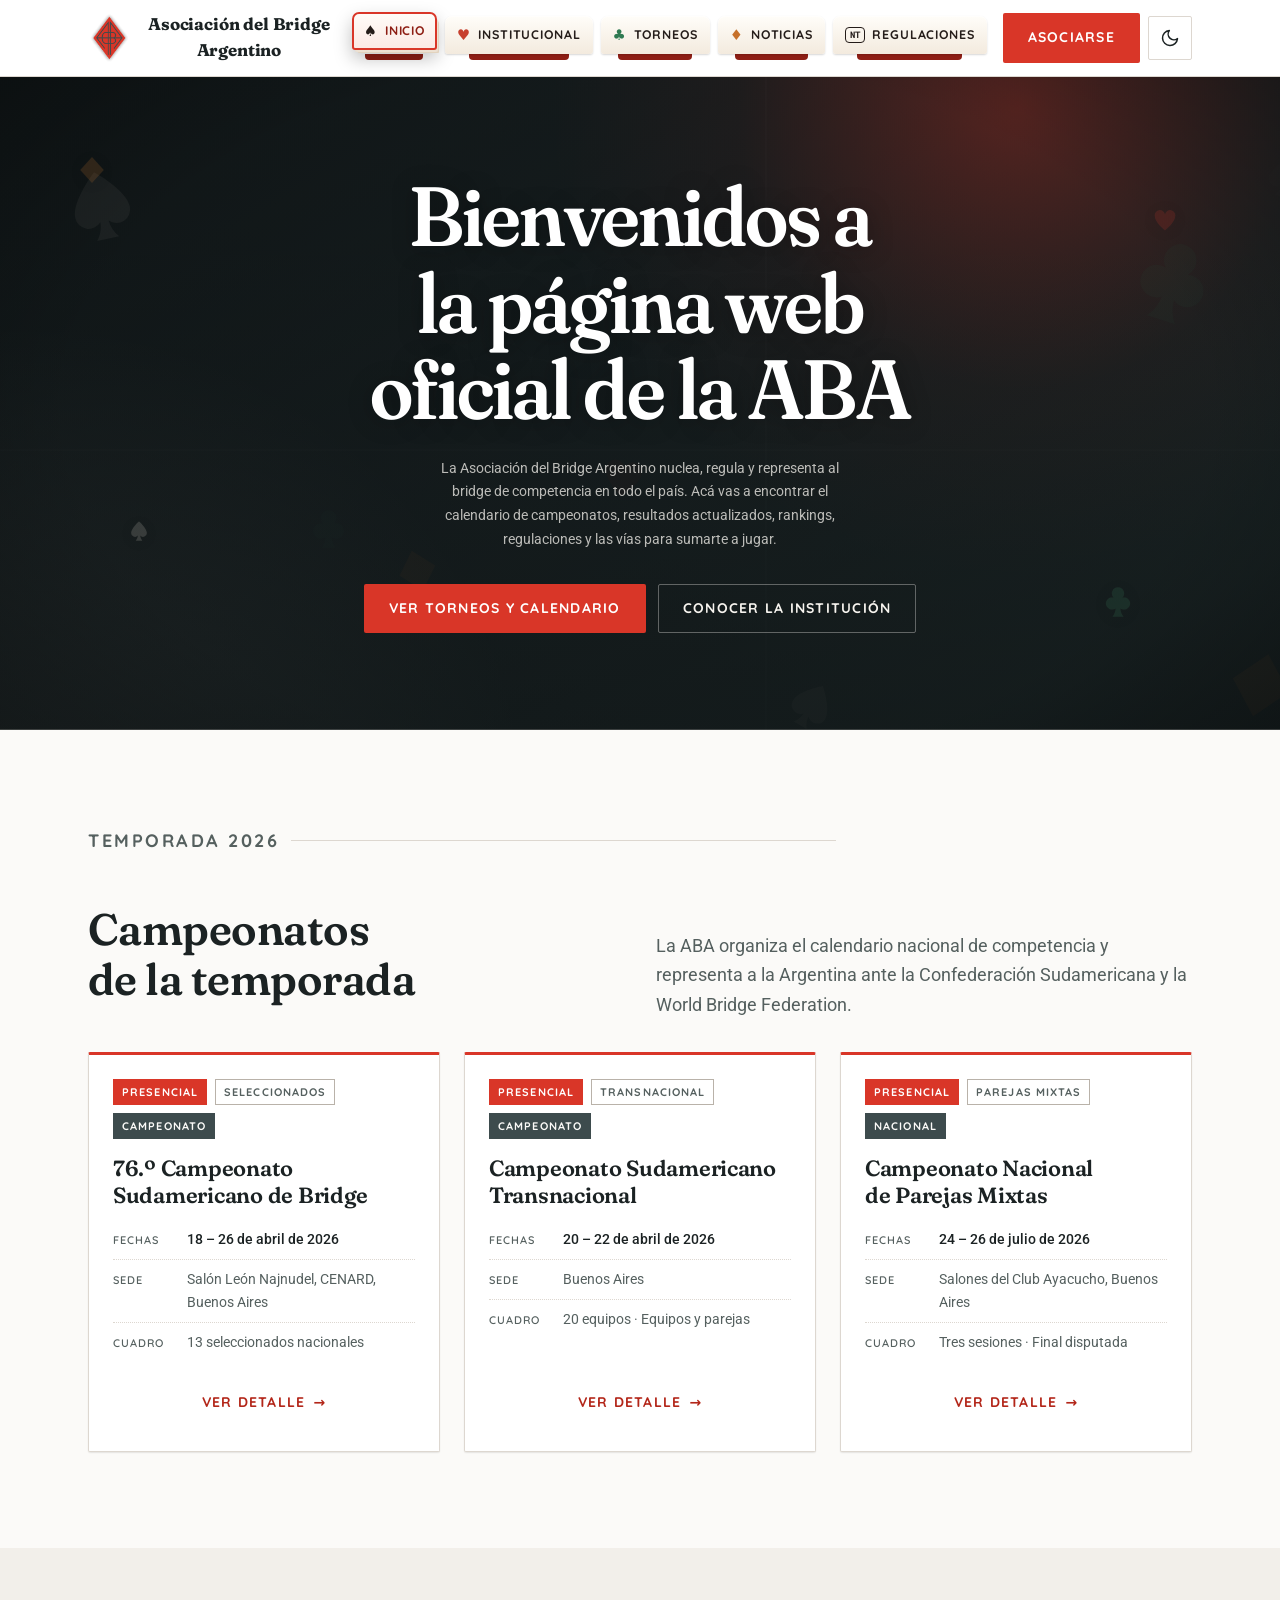
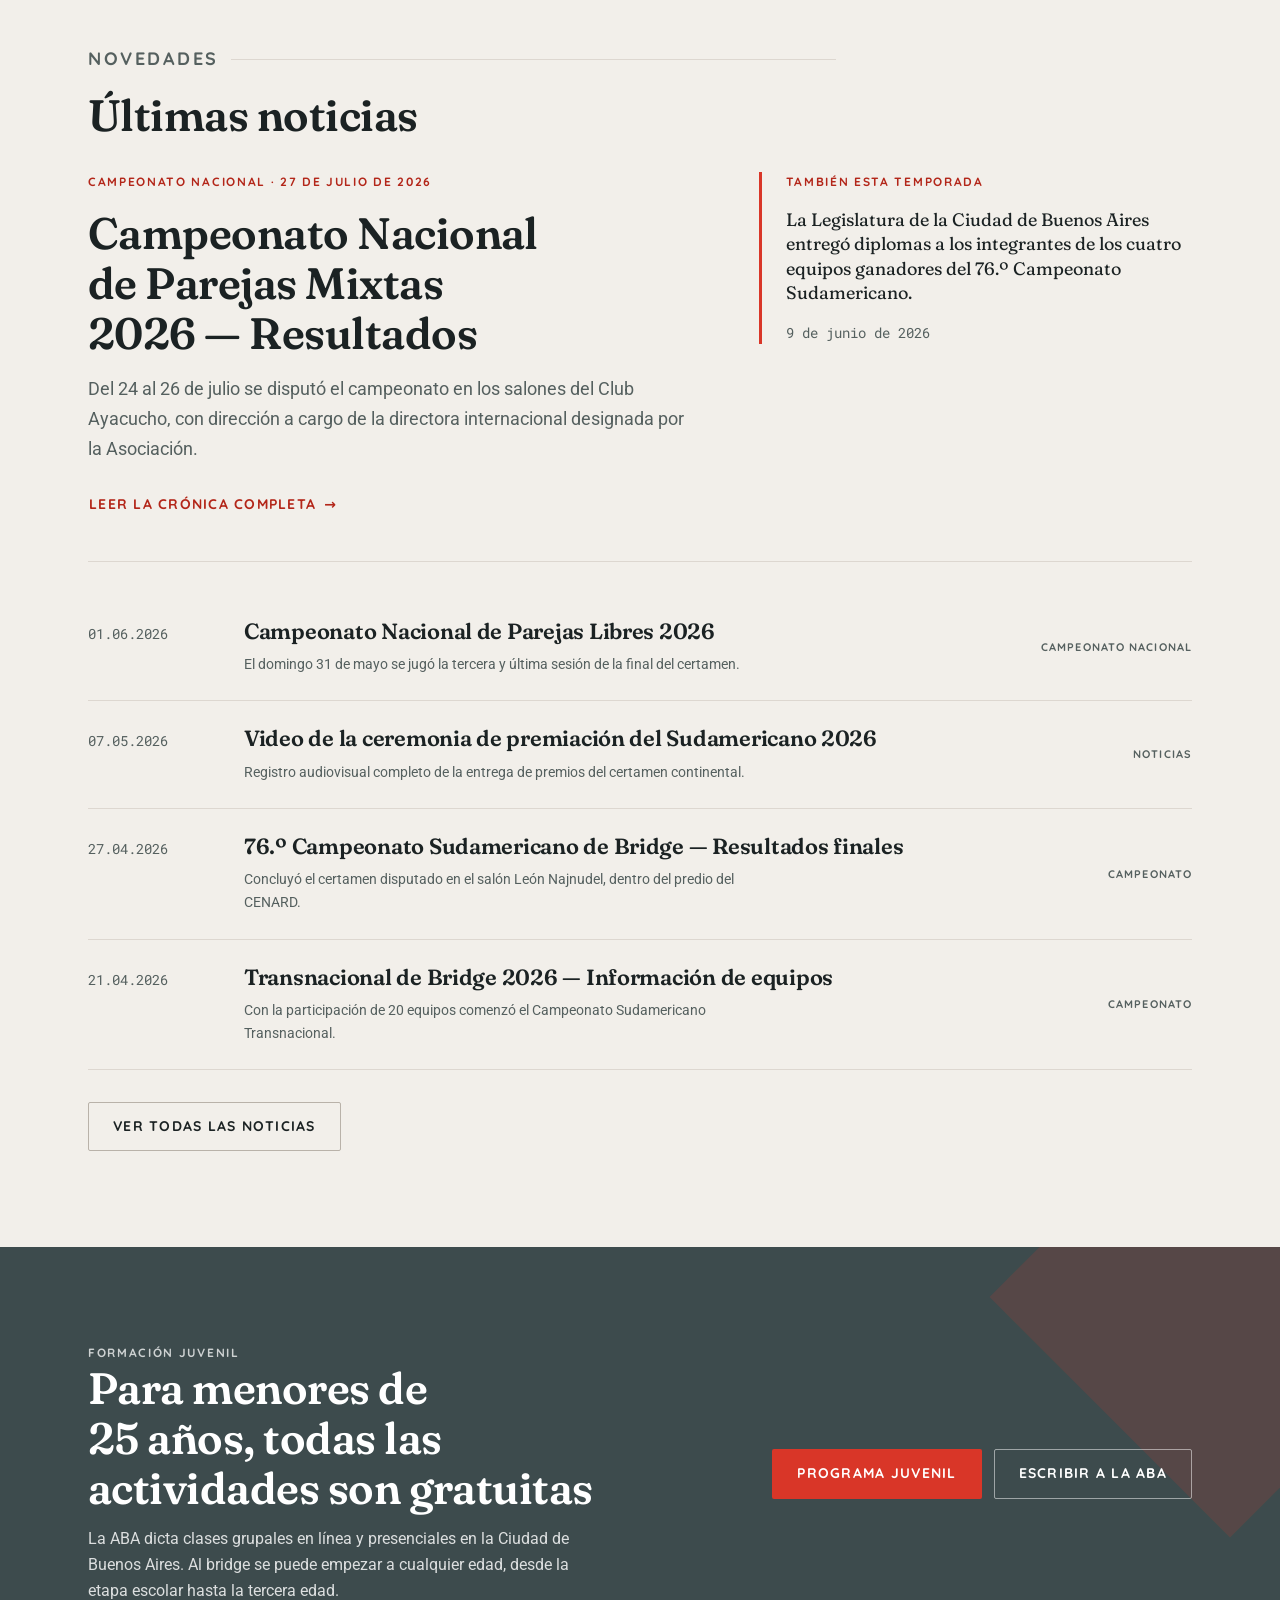
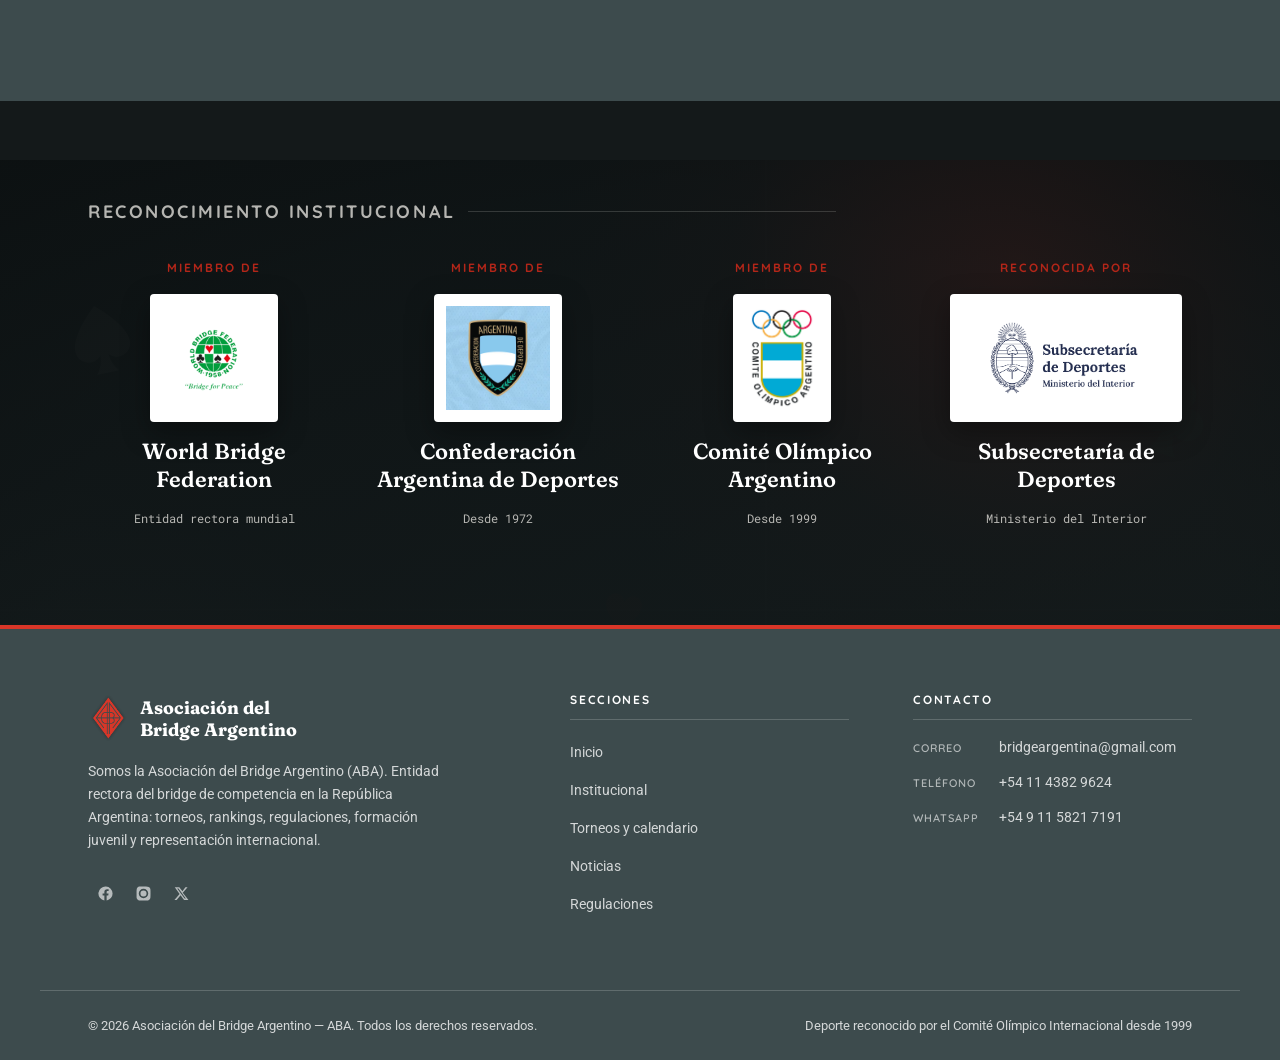
==== index.html @ 7f86860b "Sitio web de la Asociación del Bridge Argentino" ====
<!DOCTYPE html>
<html lang="es-AR">
<head>
<meta charset="UTF-8">
<meta name="viewport" content="width=device-width, initial-scale=1">
<title>Asociación del Bridge Argentino — ABA</title>
<meta name="description" content="Entidad rectora del bridge de competencia en la República Argentina desde 1947. Torneos nacionales, calendario, rankings, regulaciones y formación juvenil.">
<link rel="icon" href="Media/ABAlogo.png">
<link rel="stylesheet" href="assets/css/aba.css">
</head>
<body>

<a class="skip-link" href="#main">Saltar al contenido</a>

<!-- ====================== Encabezado ====================== -->
<header class="masthead">
  <div class="container masthead__inner">
    <a class="brand" href="index.html">
      <img class="brand__mark" src="Media/ABAlogo.png" alt="Asociación del Bridge Argentino" width="42" height="53">
      <span class="brand__text">
        <span class="brand__name">Asociación del Bridge Argentino</span>
      </span>
    </a>

    <nav class="nav" aria-label="Navegación principal">
      <ul class="nav__list">
        <li><a class="nav__link" href="index.html" aria-current="page">Inicio</a></li>
        <li><a class="nav__link" href="institucional.html">Institucional</a></li>
        <li><a class="nav__link" href="torneos.html">Torneos</a></li>
        <li><a class="nav__link" href="noticias.html">Noticias</a></li>
        <li><a class="nav__link" href="regulaciones.html">Regulaciones</a></li>
      </ul>
    </nav>

    <div class="masthead__actions">
      <a class="btn" href="institucional.html#socios">Asociarse</a>
      <button class="icon-btn theme-toggle" type="button" aria-label="Cambiar de tema">
        <svg class="icon-moon" viewBox="0 0 24 24" aria-hidden="true"><path d="M21 12.8A9 9 0 1 1 11.2 3a7 7 0 0 0 9.8 9.8z" stroke-linejoin="round"/></svg>
        <svg class="icon-sun" viewBox="0 0 24 24" aria-hidden="true"><circle cx="12" cy="12" r="4"/><path d="M12 2v2M12 20v2M4.9 4.9l1.4 1.4M17.7 17.7l1.4 1.4M2 12h2M20 12h2M4.9 19.1l1.4-1.4M17.7 6.3l1.4-1.4" stroke-linecap="round"/></svg>
      </button>
      <button class="icon-btn icon-btn--menu" type="button" aria-label="Abrir menú" aria-expanded="false" aria-controls="drawer">
        <svg viewBox="0 0 24 24" aria-hidden="true"><path d="M3 6h18M3 12h18M3 18h18" stroke-linecap="round"/></svg>
      </button>
    </div>
  </div>
</header>

<!-- ====================== Menú lateral ====================== -->
<div class="drawer" id="drawer" data-open="false" role="dialog" aria-modal="true" aria-label="Menú de navegación">
  <div class="drawer__scrim" data-close></div>
  <div class="drawer__panel">
    <div class="drawer__head">
      <span class="drawer__title">Navegación</span>
      <button class="icon-btn" type="button" data-close aria-label="Cerrar menú">
        <svg viewBox="0 0 24 24" aria-hidden="true"><path d="M6 6l12 12M18 6L6 18" stroke-linecap="round"/></svg>
      </button>
    </div>
    <ul class="drawer__nav">
      <li><a href="index.html" aria-current="page">Inicio</a></li>
      <li><a href="institucional.html">Institucional</a></li>
      <li><a href="torneos.html">Torneos</a></li>
      <li><a href="noticias.html">Noticias</a></li>
      <li><a href="regulaciones.html">Regulaciones</a></li>
    </ul>
    <div class="drawer__foot">
      <a class="btn" href="institucional.html#socios" style="width:100%">Asociarse a la ABA</a>
    </div>
  </div>
</div>

<main id="main">

  <!-- ====================== Portada ====================== -->
  <section class="hero">
    <div class="hero__motes" aria-hidden="true">
      <svg class="m1" viewBox="0 0 24 24" fill="currentColor"><path d="M12 1.6 21.4 12 12 22.4 2.6 12z"/></svg>
      <svg class="m2" viewBox="0 0 24 24" fill="currentColor"><path d="M12 1.5C12 1.5 3.4 8.8 3.4 14.1a4.2 4.2 0 0 0 7.3 2.9c-.1 2.2-1 4.2-2.2 5.5h7a9.6 9.6 0 0 1-2.2-5.5 4.2 4.2 0 0 0 7.3-2.9c0-5.3-8.6-12.6-8.6-12.6z"/></svg>
      <svg class="m3" viewBox="0 0 24 24" fill="currentColor"><path d="M12 21.6S2.6 14.4 2.6 8.6a4.7 4.7 0 0 1 9.4-1.9 4.7 4.7 0 0 1 9.4 1.9c0 5.8-9.4 13-9.4 13z"/></svg>
      <svg class="m4" viewBox="0 0 24 24" fill="currentColor"><path d="M12 1.6a4.3 4.3 0 0 1 3.1 7.3 4.3 4.3 0 1 1-1.4 7.6c.1 2.3 1 4.4 2.2 5.9H8.1c1.2-1.5 2.1-3.6 2.2-5.9a4.3 4.3 0 1 1-1.4-7.6A4.3 4.3 0 0 1 12 1.6z"/></svg>
    </div>
    <div class="container hero__grid">
      <div class="hero__copy">
        <h1>Bienvenidos a la página web oficial de la ABA</h1>
        <p class="hero__lede">
          La Asociación del Bridge Argentino nuclea, regula y representa al bridge de competencia
          en todo el país. Acá vas a encontrar el calendario de campeonatos, resultados actualizados,
          rankings, regulaciones y las vías para sumarte a jugar.
        </p>
        <div class="btn-row">
          <a class="btn" href="torneos.html">Ver torneos y calendario</a>
          <a class="btn btn--outline" href="institucional.html">Conocer la institución</a>
        </div>
      </div>
    </div>
  </section>

  <!-- ====================== Eventos ====================== -->
  <section class="section" aria-labelledby="eventos-t">
    <div class="container">
      <div class="section-head section-head--split">
        <p class="eyebrow">Temporada 2026</p>
        <h2 id="eventos-t">Campeonatos<br>de la temporada</h2>
        <p>
          La ABA organiza el calendario nacional de competencia y representa a la Argentina
          ante la Confederación Sudamericana y la World Bridge Federation.
        </p>
      </div>

      <div class="event-grid">
        <a class="event reveal" href="torneos.html#sudamericano">
          <div class="tags">
            <span class="tag tag--red">Presencial</span>
            <span class="tag">Seleccionados</span>
            <span class="tag tag--solid">Campeonato</span>
          </div>
          <h3 class="event__title">76.º Campeonato Sudamericano de Bridge</h3>
          <ul class="event__meta">
            <li><dfn>Fechas</dfn><b>18 – 26 de abril de 2026</b></li>
            <li><dfn>Sede</dfn><span>Salón León Najnudel, CENARD, Buenos Aires</span></li>
            <li><dfn>Cuadro</dfn><span>13 seleccionados nacionales</span></li>
          </ul>
          <span class="btn btn--ghost event__more">Ver detalle <span class="arr" aria-hidden="true">→</span></span>
        </a>

        <a class="event reveal" href="torneos.html#transnacional">
          <div class="tags">
            <span class="tag tag--red">Presencial</span>
            <span class="tag">Transnacional</span>
            <span class="tag tag--solid">Campeonato</span>
          </div>
          <h3 class="event__title">Campeonato Sudamericano Transnacional</h3>
          <ul class="event__meta">
            <li><dfn>Fechas</dfn><b>20 – 22 de abril de 2026</b></li>
            <li><dfn>Sede</dfn><span>Buenos Aires</span></li>
            <li><dfn>Cuadro</dfn><span>20 equipos · Equipos y parejas</span></li>
          </ul>
          <span class="btn btn--ghost event__more">Ver detalle <span class="arr" aria-hidden="true">→</span></span>
        </a>

        <a class="event reveal" href="torneos.html#nacionales">
          <div class="tags">
            <span class="tag tag--red">Presencial</span>
            <span class="tag">Parejas mixtas</span>
            <span class="tag tag--solid">Nacional</span>
          </div>
          <h3 class="event__title">Campeonato Nacional de Parejas Mixtas</h3>
          <ul class="event__meta">
            <li><dfn>Fechas</dfn><b>24 – 26 de julio de 2026</b></li>
            <li><dfn>Sede</dfn><span>Salones del Club Ayacucho, Buenos Aires</span></li>
            <li><dfn>Cuadro</dfn><span>Tres sesiones · Final disputada</span></li>
          </ul>
          <span class="btn btn--ghost event__more">Ver detalle <span class="arr" aria-hidden="true">→</span></span>
        </a>
      </div>
    </div>
  </section>

  <!-- ====================== Noticias ====================== -->
  <section class="section section--alt" aria-labelledby="noticias-t">
    <div class="container">
      <div class="section-head">
        <p class="eyebrow">Novedades</p>
        <h2 id="noticias-t">Últimas noticias</h2>
      </div>

      <div class="news-lead">
        <div>
          <p class="eyebrow eyebrow--plain">Campeonato Nacional · 27 de julio de 2026</p>
          <h3 class="news-lead__title">
            <a href="noticias.html#parejas-mixtas-2026" style="color:inherit;text-decoration:none">
              Campeonato Nacional de Parejas Mixtas 2026 — Resultados
            </a>
          </h3>
          <p class="news-lead__body">
            Del 24 al 26 de julio se disputó el campeonato en los salones del Club Ayacucho,
            con dirección a cargo de la directora internacional designada por la Asociación.
          </p>
          <a class="btn btn--ghost" href="noticias.html#parejas-mixtas-2026">
            Leer la crónica completa <span class="arr" aria-hidden="true">→</span>
          </a>
        </div>
        <aside class="news-lead__aside">
          <p class="eyebrow eyebrow--plain">También esta temporada</p>
          <p style="font-family:var(--font-display);font-size:var(--fs-lg);line-height:1.35">
            La Legislatura de la Ciudad de Buenos Aires entregó diplomas a los integrantes de los
            cuatro equipos ganadores del 76.º Campeonato Sudamericano.
          </p>
          <p class="tabular" style="font-size:var(--fs-sm);color:var(--ink-2)">9 de junio de 2026</p>
        </aside>
      </div>

      <ul class="news-list">
        <li class="news-item">
          <a class="news-item__link" href="noticias.html#parejas-libres-2026">
            <time class="news-item__date" datetime="2026-06-01">01.06.2026</time>
            <div>
              <h3 class="news-item__title">Campeonato Nacional de Parejas Libres 2026</h3>
              <p class="news-item__excerpt">El domingo 31 de mayo se jugó la tercera y última sesión de la final del certamen.</p>
            </div>
            <span class="news-item__cat">Campeonato Nacional</span>
          </a>
        </li>
        <li class="news-item">
          <a class="news-item__link" href="noticias.html#premiacion-sudamericano">
            <time class="news-item__date" datetime="2026-05-07">07.05.2026</time>
            <div>
              <h3 class="news-item__title">Video de la ceremonia de premiación del Sudamericano 2026</h3>
              <p class="news-item__excerpt">Registro audiovisual completo de la entrega de premios del certamen continental.</p>
            </div>
            <span class="news-item__cat">Noticias</span>
          </a>
        </li>
        <li class="news-item">
          <a class="news-item__link" href="noticias.html#sudamericano-final">
            <time class="news-item__date" datetime="2026-04-27">27.04.2026</time>
            <div>
              <h3 class="news-item__title">76.º Campeonato Sudamericano de Bridge — Resultados finales</h3>
              <p class="news-item__excerpt">Concluyó el certamen disputado en el salón León Najnudel, dentro del predio del CENARD.</p>
            </div>
            <span class="news-item__cat">Campeonato</span>
          </a>
        </li>
        <li class="news-item">
          <a class="news-item__link" href="noticias.html#transnacional-equipos">
            <time class="news-item__date" datetime="2026-04-21">21.04.2026</time>
            <div>
              <h3 class="news-item__title">Transnacional de Bridge 2026 — Información de equipos</h3>
              <p class="news-item__excerpt">Con la participación de 20 equipos comenzó el Campeonato Sudamericano Transnacional.</p>
            </div>
            <span class="news-item__cat">Campeonato</span>
          </a>
        </li>
      </ul>

      <div class="btn-row" style="margin-top:var(--space-6)">
        <a class="btn btn--outline" href="noticias.html">Ver todas las noticias</a>
      </div>
    </div>
  </section>

  <!-- ====================== Llamado a la acción ====================== -->
  <section class="section section--tight cta">
    <div class="container cta__inner">
      <div>
        <p class="eyebrow eyebrow--plain" style="color:#fff;opacity:.75">Formación juvenil</p>
        <h2>Para menores de 25 años, todas las actividades son gratuitas</h2>
        <p>
          La ABA dicta clases grupales en línea y presenciales en la Ciudad de Buenos Aires.
          Al bridge se puede empezar a cualquier edad, desde la etapa escolar hasta la tercera edad.
        </p>
      </div>
      <div class="btn-row">
        <a class="btn" href="institucional.html#juveniles">Programa juvenil</a>
        <a class="btn btn--outline" href="mailto:bridgeargentina@gmail.com">Escribir a la ABA</a>
      </div>
    </div>
  </section>

  <!-- ====================== Afiliaciones ====================== -->
  <section class="section section--tight affil" aria-labelledby="afiliaciones-t">
    <div class="container">
      <div class="section-head">
        <p class="eyebrow">Reconocimiento institucional</p>
        <h2 id="afiliaciones-t" class="sr-only">Afiliaciones y reconocimientos</h2>
      </div>
      <ul class="affil__list">
        <li>
          <a class="affil__item reveal" href="https://www.worldbridge.org" target="_blank" rel="noopener">
            <span class="affil__role">Miembro de</span>
            <img class="affil__logo" src="Media/WorldBridgeFederationLogo.png" alt="" loading="lazy">
            <span class="affil__name">World Bridge Federation<span class="sr-only"> (se abre en una pestaña nueva)</span></span>
            <span class="affil__since">Entidad rectora mundial</span>
          </a>
        </li>
        <li>
          <a class="affil__item reveal" href="https://cad.org.ar/" target="_blank" rel="noopener">
            <span class="affil__role">Miembro de</span>
            <img class="affil__logo" src="Media/CADlogo.jpg" alt="" loading="lazy">
            <span class="affil__name">Confederación Argentina de Deportes<span class="sr-only"> (se abre en una pestaña nueva)</span></span>
            <span class="affil__since">Desde 1972</span>
          </a>
        </li>
        <li>
          <a class="affil__item reveal" href="https://www.coarg.org.ar/" target="_blank" rel="noopener">
            <span class="affil__role">Miembro de</span>
            <img class="affil__logo" src="Media/LOGO_COA.jpg" alt="" loading="lazy">
            <span class="affil__name">Comité Olímpico Argentino<span class="sr-only"> (se abre en una pestaña nueva)</span></span>
            <span class="affil__since">Desde 1999</span>
          </a>
        </li>
        <li>
          <a class="affil__item reveal" href="https://www.argentina.gob.ar/interior/deportes" target="_blank" rel="noopener">
            <span class="affil__role">Reconocida por</span>
            <img class="affil__logo" src="Media/SSdDlogo.png" alt="" loading="lazy">
            <span class="affil__name">Subsecretaría de Deportes<span class="sr-only"> (se abre en una pestaña nueva)</span></span>
            <span class="affil__since">Ministerio del Interior</span>
          </a>
        </li>
      </ul>
    </div>
  </section>

</main>

<!-- ====================== Pie ====================== -->
<footer class="footer">
  <div class="container footer__top">
    <div>
      <div class="footer__brand">
        <img src="Media/ABAlogo.png" alt="" width="40" height="51">
        <strong>Asociación del<br>Bridge Argentino</strong>
      </div>
      <p class="footer__about">
        Somos la Asociación del Bridge Argentino (ABA). Entidad rectora del bridge de competencia
        en la República Argentina: torneos, rankings, regulaciones, formación juvenil y
        representación internacional.
      </p>
      <nav class="social" aria-label="Redes sociales de la ABA">
        <a href="https://www.facebook.com/Asociacin-del-Bridge-Argentino-195851437107164/" aria-label="ABA en Facebook">
          <svg viewBox="0 0 24 24" aria-hidden="true"><path d="M22 12a10 10 0 1 0-11.6 9.9v-7H7.9V12h2.5V9.8c0-2.5 1.5-3.9 3.8-3.9 1.1 0 2.2.2 2.2.2v2.4h-1.2c-1.2 0-1.6.8-1.6 1.6V12h2.7l-.4 2.9h-2.3v7A10 10 0 0 0 22 12z"/></svg>
        </a>
        <a href="https://www.instagram.com/" aria-label="ABA en Instagram">
          <svg viewBox="0 0 24 24" aria-hidden="true"><path d="M12 2.2c3.2 0 3.6 0 4.9.1 1.2.1 1.8.2 2.2.4.6.2 1 .5 1.4.9.4.4.7.8.9 1.4.2.4.4 1 .4 2.2.1 1.3.1 1.7.1 4.9s0 3.6-.1 4.9c-.1 1.2-.2 1.8-.4 2.2-.2.6-.5 1-.9 1.4-.4.4-.8.7-1.4.9-.4.2-1 .4-2.2.4-1.3.1-1.7.1-4.9.1s-3.6 0-4.9-.1c-1.2-.1-1.8-.2-2.2-.4-.6-.2-1-.5-1.4-.9-.4-.4-.7-.8-.9-1.4-.2-.4-.4-1-.4-2.2C2.2 15.6 2.2 15.2 2.2 12s0-3.6.1-4.9c.1-1.2.2-1.8.4-2.2.2-.6.5-1 .9-1.4.4-.4.8-.7 1.4-.9.4-.2 1-.4 2.2-.4C8.4 2.2 8.8 2.2 12 2.2zm0 3.1A6.7 6.7 0 1 0 18.7 12 6.7 6.7 0 0 0 12 5.3zm0 11A4.3 4.3 0 1 1 16.3 12 4.3 4.3 0 0 1 12 16.3zm6.9-11.2a1.6 1.6 0 1 1-1.6-1.6 1.6 1.6 0 0 1 1.6 1.6z"/></svg>
        </a>
        <a href="https://x.com/" aria-label="ABA en X">
          <svg viewBox="0 0 24 24" aria-hidden="true"><path d="M17.5 3h3.1l-6.8 7.8L21.8 21h-6.2l-4.9-6.4L5.1 21H2l7.3-8.3L2.5 3h6.4l4.4 5.8zm-1.1 16.1h1.7L7.7 4.8H5.9z"/></svg>
        </a>
      </nav>
    </div>

    <div>
      <h2 class="footer__title">Secciones</h2>
      <ul class="footer__links">
        <li><a href="index.html">Inicio</a></li>
        <li><a href="institucional.html">Institucional</a></li>
        <li><a href="torneos.html">Torneos y calendario</a></li>
        <li><a href="noticias.html">Noticias</a></li>
        <li><a href="regulaciones.html">Regulaciones</a></li>
      </ul>
    </div>

    <div>
      <h2 class="footer__title">Contacto</h2>
      <ul class="footer__contact">
        <li><dfn>Correo</dfn><a href="mailto:bridgeargentina@gmail.com">bridgeargentina@gmail.com</a></li>
        <li><dfn>Teléfono</dfn><a href="tel:+541143829624">+54 11 4382 9624</a></li>
        <li><dfn>WhatsApp</dfn><a href="https://wa.me/5491158217191">+54 9 11 5821 7191</a></li>
      </ul>
    </div>
  </div>

  <div class="container footer__bottom">
    <span>© <span data-year>2026</span> Asociación del Bridge Argentino — ABA. Todos los derechos reservados.</span>
    <span>Deporte reconocido por el Comité Olímpico Internacional desde 1999</span>
  </div>
</footer>

<script src="assets/js/aba.js"></script>
</body>
</html>
---- assets/css/aba.css ----
@import url('https://fonts.googleapis.com/css2?family=Fraunces:ital,opsz,wght@0,9..144,300..700;1,9..144,300..700&family=Quicksand:wght@500;600;700&family=Roboto:wght@300;400;500;700&family=Roboto+Mono:wght@400;500&display=swap');

/* ==========================================================================
   Asociación del Bridge Argentino — sistema de diseño
   Paleta derivada del logotipo institucional (rombo): #D93628 / #3D4B4D
   Estilo: Editorial Grid / Magazine · Patrón: Trust & Authority
   ========================================================================== */

:root {
  /* --- Marca --------------------------------------------------------- */
  --aba-red: #D93628;        /* rojo del rombo — rellenos y display */
  --aba-red-ink: #B32619;    /* variante para texto pequeño y enlaces (6.3:1) */
  --aba-red-deep: #8E1E14;
  --aba-slate: #3D4B4D;      /* pizarra del monograma */

  /* --- Superficies y texto (claro) ----------------------------------- */
  --paper: #FBFAF8;
  --surface: #FFFFFF;
  --surface-2: #F2EFEA;
  --ink: #1B2223;
  --ink-2: #55605F;
  --border: #DDD7D0;
  --border-strong: #B9B2A9;
  --scrim: rgba(27, 34, 35, .56);

  /* --- Palos ---------------------------------------------------------- */
  --suit-red: var(--aba-red);
  --suit-black: var(--aba-slate);

  /* --- Tipografía -----------------------------------------------------
     Fraunces es variable: el eje "SOFT" (activado más abajo, en body)
     redondea sus curvas sin perder el porte editorial. Quicksand cubre
     navegación y botones — geométrica de terminales redondeadas, que se
     mantiene discreta al usarse siempre en versalitas con tracking. */
  --font-display: 'Fraunces', 'Iowan Old Style', Georgia, 'Times New Roman', serif;
  --font-body: 'Roboto', system-ui, -apple-system, 'Segoe UI', sans-serif;
  --font-ui: 'Quicksand', 'Century Gothic', system-ui, sans-serif;
  --font-mono: 'Roboto Mono', ui-monospace, 'Cascadia Mono', Consolas, monospace;

  /* --- Escala tipográfica --------------------------------------------- */
  --fs-eyebrow: .75rem;
  --fs-sm: .875rem;
  --fs-base: 1rem;
  --fs-lg: 1.125rem;
  --fs-xl: 1.375rem;
  --fs-2xl: clamp(1.5rem, 1.2rem + 1.2vw, 2rem);
  --fs-3xl: clamp(1.875rem, 1.4rem + 2vw, 2.75rem);
  --fs-4xl: clamp(2.25rem, 1.5rem + 3.4vw, 4rem);
  --fs-5xl: clamp(2.75rem, 1.6rem + 5vw, 5.25rem);

  /* --- Espaciado (ritmo 4/8) ------------------------------------------ */
  --space-1: 4px;   --space-2: 8px;   --space-3: 12px;  --space-4: 16px;
  --space-5: 24px;  --space-6: 32px;  --space-7: 48px;  --space-8: 64px;
  --space-9: 96px;

  /* --- Forma y elevación ---------------------------------------------- */
  --radius: 2px;
  --radius-lg: 4px;
  --shadow-1: 0 1px 2px rgba(27, 34, 35, .06), 0 1px 1px rgba(27, 34, 35, .04);
  --shadow-2: 0 2px 4px rgba(27, 34, 35, .07), 0 8px 20px rgba(27, 34, 35, .06);
  --shadow-3: 0 4px 8px rgba(27, 34, 35, .08), 0 18px 44px rgba(27, 34, 35, .10);

  /* --- Movimiento ------------------------------------------------------ */
  --dur-fast: 150ms;
  --dur: 220ms;
  --dur-slow: 320ms;
  --ease: cubic-bezier(.2, .7, .3, 1);
  --ease-out: cubic-bezier(0, .55, .45, 1);

  /* --- Capas ----------------------------------------------------------- */
  --z-base: 0; --z-raised: 10; --z-sticky: 40; --z-overlay: 100; --z-modal: 1000;

  /* --- Contenedor ------------------------------------------------------ */
  --container: 1200px;
  --measure: 68ch;
  --gutter: var(--space-5);

  color-scheme: light dark;
}

@media (min-width: 768px)  { :root { --gutter: var(--space-6); } }
@media (min-width: 1024px) { :root { --gutter: var(--space-7); } }

/* --- Modo oscuro ------------------------------------------------------- */
@media (prefers-color-scheme: dark) {
  :root {
    --paper: #14191A;
    --surface: #1C2325;
    --surface-2: #232B2D;
    --ink: #EDEAE5;
    --ink-2: #A6AFAD;
    --border: #2E3739;
    --border-strong: #475254;
    --aba-red: #F2604F;
    --aba-red-ink: #FF8574;
    --aba-red-deep: #D93628;
    --aba-slate: #C4CECD;
    --suit-red: #F2604F;
    --suit-black: #C4CECD;
    --scrim: rgba(0, 0, 0, .64);
    --shadow-1: 0 1px 2px rgba(0, 0, 0, .4);
    --shadow-2: 0 2px 4px rgba(0, 0, 0, .45), 0 8px 20px rgba(0, 0, 0, .35);
    --shadow-3: 0 4px 8px rgba(0, 0, 0, .5), 0 18px 44px rgba(0, 0, 0, .45);
  }
}

:root[data-theme="dark"] {
  --paper: #14191A;
  --surface: #1C2325;
  --surface-2: #232B2D;
  --ink: #EDEAE5;
  --ink-2: #A6AFAD;
  --border: #2E3739;
  --border-strong: #475254;
  --aba-red: #F2604F;
  --aba-red-ink: #FF8574;
  --aba-red-deep: #D93628;
  --aba-slate: #C4CECD;
  --suit-red: #F2604F;
  --suit-black: #C4CECD;
  --scrim: rgba(0, 0, 0, .64);
  --shadow-1: 0 1px 2px rgba(0, 0, 0, .4);
  --shadow-2: 0 2px 4px rgba(0, 0, 0, .45), 0 8px 20px rgba(0, 0, 0, .35);
  --shadow-3: 0 4px 8px rgba(0, 0, 0, .5), 0 18px 44px rgba(0, 0, 0, .45);
}

:root[data-theme="light"] {
  --paper: #FBFAF8;
  --surface: #FFFFFF;
  --surface-2: #F2EFEA;
  --ink: #1B2223;
  --ink-2: #55605F;
  --border: #DDD7D0;
  --border-strong: #B9B2A9;
  --aba-red: #D93628;
  --aba-red-ink: #B32619;
  --aba-red-deep: #8E1E14;
  --aba-slate: #3D4B4D;
  --suit-red: #D93628;
  --suit-black: #3D4B4D;
  --scrim: rgba(27, 34, 35, .56);
}

/* ==========================================================================
   Base
   ========================================================================== */

*, *::before, *::after { box-sizing: border-box; }

html {
  -webkit-text-size-adjust: 100%;
  scroll-behavior: smooth;
  scroll-padding-top: 128px;
}

@media (prefers-reduced-motion: reduce) {
  html { scroll-behavior: auto; }
}

body {
  margin: 0;
  background: var(--paper);
  color: var(--ink);
  font-family: var(--font-body);
  font-size: var(--fs-base);
  font-weight: 400;
  line-height: 1.65;
  -webkit-font-smoothing: antialiased;
  text-rendering: optimizeLegibility;
  overflow-x: hidden;
  /* Redondea las curvas de Fraunces (eje variable "SOFT") en todo lo que
     herede esta propiedad. Las demás fuentes, sin ese eje, la ignoran. */
  font-variation-settings: "SOFT" 62;
}

h1, h2, h3, h4, h5, h6 {
  font-family: var(--font-display);
  font-weight: 600;
  line-height: 1.14;
  letter-spacing: -.012em;
  margin: 0 0 var(--space-4);
  text-wrap: balance;
}

h1 { font-size: var(--fs-4xl); }
h2 { font-size: var(--fs-3xl); }
h3 { font-size: var(--fs-2xl); }
h4 { font-size: var(--fs-xl); }

p { margin: 0 0 var(--space-4); }
p:last-child { margin-bottom: 0; }

a { color: var(--aba-red-ink); text-decoration-thickness: 1px; text-underline-offset: .18em; }
a:hover { color: var(--aba-red-deep); }

img, svg { max-width: 100%; height: auto; display: block; }

strong, b { font-weight: 700; color: var(--ink); }

hr {
  border: 0;
  border-top: 1px solid var(--border);
  margin: var(--space-7) 0;
}

::selection { background: var(--aba-red); color: #fff; }

:focus-visible {
  outline: 3px solid var(--aba-red);
  outline-offset: 2px;
  border-radius: var(--radius);
}

button, input, select, textarea { font: inherit; color: inherit; }

/* Cifras tabulares para datos, fechas y posiciones */
.tabular, td.num, th.num, time.num { font-variant-numeric: tabular-nums; font-family: var(--font-mono); }

/* ==========================================================================
   Utilidades de estructura
   ========================================================================== */

.container {
  width: 100%;
  max-width: var(--container);
  margin-inline: auto;
  padding-inline: var(--gutter);
}

.container--narrow { max-width: 820px; }

.section { padding-block: var(--space-8); }
.section--tight { padding-block: var(--space-7); }
.section--alt { background: var(--surface-2); }

@media (min-width: 1024px) {
  .section { padding-block: var(--space-9); }
}

.sr-only {
  position: absolute; width: 1px; height: 1px; padding: 0; margin: -1px;
  overflow: hidden; clip: rect(0 0 0 0); white-space: nowrap; border: 0;
}

.skip-link {
  position: absolute; left: var(--space-4); top: -100px;
  z-index: var(--z-modal);
  background: var(--aba-red); color: #fff;
  padding: var(--space-3) var(--space-4);
  font-family: var(--font-ui); font-weight: 700;
  text-transform: uppercase; letter-spacing: .06em; text-decoration: none;
  transition: top var(--dur) var(--ease);
}
.skip-link:focus { top: var(--space-4); color: #fff; }

/* --- Etiqueta de sección (eyebrow) ------------------------------------- */
.eyebrow {
  display: flex; align-items: center; gap: var(--space-3);
  font-family: var(--font-ui);
  font-size: var(--fs-eyebrow);
  font-weight: 700;
  text-transform: uppercase;
  letter-spacing: .14em;
  color: var(--aba-red-ink);
  margin: 0 0 var(--space-4);
}
.eyebrow::after {
  content: ""; flex: 1 1 auto; height: 1px;
  background: var(--border); min-width: var(--space-5);
}
.eyebrow--plain::after { display: none; }

/* --- Marcador de palo -------------------------------------------------- */
.suit {
  font-family: var(--font-body);
  line-height: 1;
  font-size: 1em;
}
.suit--h, .suit--d { color: var(--suit-red); }
.suit--s, .suit--c { color: var(--suit-black); }

/* --- Encabezado de sección -------------------------------------------- */
.section-head { margin-bottom: var(--space-6); }
.section-head p {
  max-width: var(--measure);
  color: var(--ink-2);
  font-size: var(--fs-lg);
}

@media (min-width: 900px) {
  .section-head--split {
    display: grid;
    grid-template-columns: minmax(0, 1fr) minmax(0, 1fr);
    gap: var(--space-6);
    align-items: end;
  }
  .section-head--split .eyebrow { grid-column: 1 / -1; }
}

/* ==========================================================================
   Botones
   ========================================================================== */

.btn {
  --btn-bg: var(--aba-red);
  --btn-fg: #fff;
  display: inline-flex; align-items: center; justify-content: center;
  gap: var(--space-2);
  min-height: 46px;
  padding: var(--space-3) var(--space-5);
  background: var(--btn-bg); color: var(--btn-fg);
  border: 1px solid transparent; border-radius: var(--radius);
  font-family: var(--font-ui); font-size: var(--fs-sm); font-weight: 700;
  text-transform: uppercase; letter-spacing: .09em; text-decoration: none;
  cursor: pointer;
  touch-action: manipulation;
  transition: background-color var(--dur) var(--ease),
              border-color var(--dur) var(--ease),
              color var(--dur) var(--ease),
              box-shadow var(--dur) var(--ease);
}
.btn:hover { background: var(--aba-red-deep); color: var(--btn-fg); box-shadow: var(--shadow-2); }
.btn:active { background: var(--aba-red-deep); box-shadow: none; }

.btn--outline {
  --btn-bg: transparent;
  --btn-fg: var(--ink);
  border-color: var(--border-strong);
}
.btn--outline:hover {
  background: var(--ink); color: var(--paper); border-color: var(--ink);
}

.btn--ghost {
  --btn-bg: transparent; --btn-fg: var(--aba-red-ink);
  padding-inline: 0; min-height: 44px;
}
.btn--ghost:hover { background: none; color: var(--aba-red-deep); box-shadow: none; }
.btn--ghost .arr { transition: transform var(--dur) var(--ease); }
.btn--ghost:hover .arr { transform: translateX(4px); }

.btn-row { display: flex; flex-wrap: wrap; gap: var(--space-3); }

/* ==========================================================================
   Encabezado del sitio
   ========================================================================== */

.social { display: flex; align-items: center; gap: var(--space-1); }
.social a {
  display: inline-flex; align-items: center; justify-content: center;
  width: 34px; height: 34px; opacity: .8;
}
.social a:hover { opacity: 1; }
.social svg { width: 17px; height: 17px; fill: currentColor; }

.masthead {
  position: sticky; top: 0; z-index: var(--z-sticky);
  background: var(--surface);
  border-bottom: 1px solid var(--border);
  box-shadow: var(--shadow-1);
}

.masthead__inner {
  display: flex; align-items: center; gap: var(--space-4);
  min-height: 76px;
}

.brand {
  display: flex; align-items: center; gap: var(--space-3);
  text-decoration: none; color: var(--ink);
  margin-right: auto;
  min-height: 44px;
}
.brand__mark { width: 42px; height: 53px; flex: none; }
.brand__text { display: none; text-align: center; }
@media (min-width: 560px) { .brand__text { display: block; } }
.brand__name {
  font-family: var(--font-display);
  font-size: 1.06rem; font-weight: 700; line-height: 1.1;
  letter-spacing: -.01em;
}
.brand__tag {
  font-family: var(--font-ui); font-size: .66rem; font-weight: 600;
  text-transform: uppercase; letter-spacing: .17em;
  color: var(--ink-2); margin-top: 2px;
}

/* --- Navegación principal --------------------------------------------- */
.nav { display: none; }
@media (min-width: 1024px) { .nav { display: block; } }

/* ==========================================================================
   Navegación principal — cartas en su ranura
   Cada pestaña descansa como una carta de licitación calzada en la caja;
   al pasar el mouse (o enfocarla) se la "extrae": se eleva, gira apenas y
   despliega el mismo mazo apilado que las cartas del índice lateral. La
   ranura roja queda fija en el header, así el gesto de sacar la carta se
   lee con claridad.
   ========================================================================== */

.nav__list {
  display: flex; align-items: center; gap: var(--space-2);
  list-style: none; margin: 0; padding: 0;
}

.nav__list li {
  position: relative;
  padding-bottom: 6px; /* deja lugar a la ranura sin mover el layout del header */
}
/* La ranura: se queda quieta en el header mientras la carta se levanta */
.nav__list li::after {
  content: "";
  position: absolute; left: 16%; right: 16%; bottom: 0; height: 6px;
  background: var(--aba-red-deep);
  border-radius: 0 0 4px 4px;
  transition: height var(--dur) var(--ease), bottom var(--dur) var(--ease), opacity var(--dur) var(--ease);
}
.nav__list li:hover::after,
.nav__list li:focus-within::after { height: 9px; bottom: -3px; }

.nav__link {
  position: relative; z-index: 1;
  display: flex; align-items: center; justify-content: center; gap: 7px;
  min-height: 38px;
  padding: 0 var(--space-3);
  font-family: var(--font-ui); font-size: .78rem; font-weight: 700;
  text-transform: uppercase; letter-spacing: .07em;
  color: #251D1A; text-decoration: none;
  background: linear-gradient(180deg, #FFFDF9 0%, #F3EADE 100%);
  border-radius: 7px 7px 3px 3px;
  box-shadow: 0 1px 2px rgba(0, 0, 0, .16), inset 0 1px 0 rgba(255, 255, 255, .5);
  transform: translateY(0) rotate(0deg);
  transition: transform var(--dur) var(--ease), box-shadow var(--dur) var(--ease),
              background-color var(--dur) var(--ease);
}
/* Igual que en el índice lateral: palo por pestaña y, agotados los
   cuatro, el resto del vocabulario de la caja de licitación. */
.nav__link::before {
  content: "♠"; flex: none; font-size: .92rem; line-height: 1; color: #241C19;
}
.nav__list li:nth-child(2) .nav__link::before { content: "♥"; color: #C6402E; }
.nav__list li:nth-child(3) .nav__link::before { content: "♣"; color: #2F7A52; }
.nav__list li:nth-child(4) .nav__link::before { content: "♦"; color: #C6702A; }
.nav__list li:nth-child(n+5) .nav__link::before {
  font-family: var(--font-mono); font-size: .58rem; font-weight: 700; letter-spacing: .02em;
  border: 1.5px solid currentColor; border-radius: 4px; padding: 1px 4px; line-height: 1.3;
}
.nav__list li:nth-child(5) .nav__link::before { content: "NT"; color: #241C19; }
.nav__link:hover, .nav__link:focus-visible {
  transform: translateY(-7px) rotate(-2deg);
  box-shadow:
    2px 3px 0 -1px #EDE1D2,
    4px 5px 0 -2px #E2D3BE,
    3px 11px 16px rgba(0, 0, 0, .3);
}
.nav__link:active {
  transform: translateY(-3px) rotate(0deg) scale(.98);
  transition-duration: 120ms;
}
.nav__link[aria-current="page"] {
  color: var(--aba-red-deep);
  background: linear-gradient(180deg, #FFFDF9 0%, #FBE8E3 100%);
  transform: translateY(-4px) rotate(0deg);
  box-shadow:
    2px 3px 0 -1px #EDE1D2,
    4px 5px 0 -2px #E2D3BE,
    0 8px 18px rgba(0, 0, 0, .26),
    inset 0 0 0 2px var(--aba-red);
}
.nav__link[aria-current="page"]:hover, .nav__link[aria-current="page"]:focus-visible {
  transform: translateY(-9px) rotate(-1.5deg);
}
@media (prefers-reduced-motion: reduce) {
  .nav__link { transition: box-shadow var(--dur) var(--ease), background-color var(--dur) var(--ease); }
  .nav__link:hover, .nav__link:focus-visible, .nav__link:active, .nav__link[aria-current="page"] {
    transform: none;
  }
}

.masthead__actions { display: flex; align-items: center; gap: var(--space-2); }
.masthead .btn { display: none; }
@media (min-width: 1180px) { .masthead .btn { display: inline-flex; } }

.icon-btn {
  display: inline-flex; align-items: center; justify-content: center;
  width: 44px; height: 44px;
  background: none; border: 1px solid var(--border); border-radius: var(--radius);
  color: var(--ink); cursor: pointer;
  transition: background-color var(--dur) var(--ease), border-color var(--dur) var(--ease);
}
.icon-btn:hover { background: var(--surface-2); border-color: var(--border-strong); }
.icon-btn svg { width: 20px; height: 20px; fill: none; stroke: currentColor; stroke-width: 1.8; }
@media (min-width: 1024px) { .icon-btn--menu { display: none; } }

.theme-toggle .icon-sun { display: none; }
:root[data-theme="dark"] .theme-toggle .icon-sun,
.theme-toggle[data-mode="dark"] .icon-sun { display: block; }
:root[data-theme="dark"] .theme-toggle .icon-moon,
.theme-toggle[data-mode="dark"] .icon-moon { display: none; }

/* --- Menú móvil -------------------------------------------------------- */
.drawer {
  position: fixed; inset: 0; z-index: var(--z-overlay);
  display: none;
}
.drawer[data-open="true"] { display: block; }
.drawer__scrim {
  position: absolute; inset: 0;
  background: var(--scrim);
  animation: fade var(--dur) var(--ease-out);
}
.drawer__panel {
  position: absolute; inset-block: 0; right: 0;
  width: min(360px, 88vw);
  background: var(--surface);
  border-left: 1px solid var(--border);
  box-shadow: var(--shadow-3);
  display: flex; flex-direction: column;
  overflow-y: auto;
  animation: slide-in var(--dur-slow) var(--ease-out);
}
.drawer__head {
  display: flex; align-items: center; justify-content: space-between;
  gap: var(--space-4);
  padding: var(--space-4) var(--space-5);
  border-bottom: 1px solid var(--border);
}
.drawer__title {
  font-family: var(--font-ui); font-size: var(--fs-eyebrow); font-weight: 700;
  text-transform: uppercase; letter-spacing: .14em; color: var(--ink-2);
}
/* El menú móvil es la misma bandeja de licitación que el índice lateral
   y la barra superior, en versión vertical: cada destino es una carta
   apilada en su ranura, con el mismo palo por posición. */
.drawer__nav {
  list-style: none; margin: 0; padding: var(--space-4) var(--space-4) var(--space-5);
  flex: 1;
  display: flex; flex-direction: column; gap: 8px;
  background: linear-gradient(155deg, #E2483A 0%, var(--aba-red) 22%, var(--aba-red-deep) 100%);
}
.drawer__nav li { position: relative; padding-bottom: 6px; }
.drawer__nav li::after {
  content: "";
  position: absolute; left: 8%; right: 8%; bottom: 0; height: 6px;
  background: var(--aba-red-deep);
  border-radius: 0 0 4px 4px;
}

.drawer__nav a {
  position: relative; z-index: 1;
  display: flex; align-items: center; gap: 10px;
  min-height: 52px;
  padding: 0 var(--space-4);
  font-family: var(--font-ui); font-size: var(--fs-sm); font-weight: 700;
  text-transform: uppercase; letter-spacing: .06em;
  color: #251D1A; text-decoration: none;
  background: linear-gradient(180deg, #FFFDF9 0%, #F3EADE 100%);
  border-radius: 8px 8px 3px 3px;
  box-shadow: 0 1px 2px rgba(0, 0, 0, .16), inset 0 1px 0 rgba(255, 255, 255, .5);
  transition: transform var(--dur) var(--ease), box-shadow var(--dur) var(--ease);
}
.drawer__nav a::before {
  content: "♠"; flex: none; font-size: 1.05rem; line-height: 1; color: #241C19;
}
.drawer__nav li:nth-child(2) a::before { content: "♥"; color: #C6402E; }
.drawer__nav li:nth-child(3) a::before { content: "♣"; color: #2F7A52; }
.drawer__nav li:nth-child(4) a::before { content: "♦"; color: #C6702A; }
.drawer__nav li:nth-child(n+5) a::before {
  font-family: var(--font-mono); font-size: .58rem; font-weight: 700; letter-spacing: .02em;
  border: 1.5px solid currentColor; border-radius: 4px; padding: 1px 4px; line-height: 1.3;
}
.drawer__nav li:nth-child(5) a::before { content: "NT"; color: #241C19; }

.drawer__nav a:hover, .drawer__nav a:focus-visible {
  transform: translateY(-4px) rotate(-1deg);
  box-shadow: 2px 3px 0 -1px #EDE1D2, 4px 5px 0 -2px #E2D3BE, 3px 9px 14px rgba(0, 0, 0, .3);
}
.drawer__nav a:active { transform: translateY(-1px) rotate(0deg) scale(.98); transition-duration: 120ms; }
.drawer__nav a[aria-current="page"] {
  color: var(--aba-red-deep);
  background: linear-gradient(180deg, #FFFDF9 0%, #FBE8E3 100%);
  transform: translateY(-3px);
  box-shadow: 2px 3px 0 -1px #EDE1D2, 4px 5px 0 -2px #E2D3BE, 0 6px 14px rgba(0, 0, 0, .26),
              inset 0 0 0 2px var(--aba-red);
}
@media (prefers-reduced-motion: reduce) {
  .drawer__nav a, .drawer__nav a[aria-current="page"] { transition: box-shadow var(--dur) var(--ease); transform: none; }
}
.drawer__foot { padding: var(--space-5); border-top: 1px solid var(--border); }

@keyframes fade { from { opacity: 0; } to { opacity: 1; } }
@keyframes slide-in { from { transform: translateX(100%); } to { transform: translateX(0); } }

@media (prefers-reduced-motion: reduce) {
  .drawer__scrim, .drawer__panel { animation: none; }
}

/* ==========================================================================
   Hero — la mesa de bridge (N/E/S/O) como tesis visual
   ========================================================================== */

.hero {
  position: relative;
  isolation: isolate;
  background:
    linear-gradient(180deg, rgba(13,18,19,.35) 0%, rgba(13,18,19,.72) 88%),
    url('../img/hero-bg.svg') center 30% / cover no-repeat #14191A;
  background-attachment: scroll;
  border-bottom: 1px solid var(--border);
  overflow: hidden;
  color: #F2EEE7;
  /* Colores locales: el hero es siempre oscuro, en ambos temas */
  --ink: #F7F4EF;
  --ink-2: rgba(247, 244, 239, .74);
  --border: rgba(247, 244, 239, .18);
  --border-strong: rgba(247, 244, 239, .34);
  --surface: rgba(255, 255, 255, .06);
  --surface-2: rgba(255, 255, 255, .08);
}
@media (min-width: 1024px) and (prefers-reduced-motion: no-preference) {
  .hero { background-attachment: fixed; }
}

/* Palos ambiente: motivo de marca en deriva lenta, apagado si se pide menos movimiento */
.hero__motes { position: absolute; inset: 0; overflow: hidden; pointer-events: none; z-index: 0; }
.hero__motes svg {
  position: absolute;
  opacity: .16;
  filter: drop-shadow(0 2px 10px rgba(0,0,0,.35));
}
/* Un color por palo, mismo trazo: diamante naranja, pica gris, corazón rojo, trébol verde */
.hero__motes .m1 { width: 30px; top: 12%;  left: 6%;  color: #D97F2E; animation: drift-a 15s ease-in-out infinite; }
.hero__motes .m2 { width: 22px; top: 68%;  left: 10%; color: #E7E1D6; animation: drift-b 19s ease-in-out infinite; animation-delay: -4s; }
.hero__motes .m3 { width: 26px; top: 20%;  left: 90%; color: var(--aba-red); animation: drift-a 17s ease-in-out infinite; animation-delay: -9s; }
.hero__motes .m4 { width: 34px; top: 78%;  left: 86%; color: #3F8F63; animation: drift-b 21s ease-in-out infinite; animation-delay: -6s; }

@keyframes drift-a {
  0%, 100% { transform: translate(0, 0) rotate(0deg); }
  50%      { transform: translate(10px, -16px) rotate(8deg); }
}
@keyframes drift-b {
  0%, 100% { transform: translate(0, 0) rotate(0deg); }
  50%      { transform: translate(-12px, 14px) rotate(-7deg); }
}
@media (prefers-reduced-motion: reduce) {
  .hero__motes .m1, .hero__motes .m2, .hero__motes .m3, .hero__motes .m4 { animation: none; }
}
@media (max-width: 640px) { .hero__motes { display: none; } }

.hero__grid {
  position: relative;
  z-index: 1;
  padding-block: var(--space-8);
}
@media (min-width: 1000px) {
  .hero__grid { padding-block: var(--space-9); }
}

/* Texto centrado: sin la mesa a un costado, el bloque entero se
   compone como un mensaje de bienvenida, no como un titular editorial
   apoyado a la izquierda. */
.hero__copy {
  max-width: 46rem;
  margin-inline: auto;
  text-align: center;
}

.hero .btn-row { justify-content: center; }

.hero h1 {
  color: #fff;
  font-size: var(--fs-5xl);
  font-weight: 600;
  letter-spacing: -.022em;
  line-height: 1.03;
  margin-bottom: var(--space-5);
  text-shadow: 0 2px 24px rgba(0,0,0,.3);
}
.hero h1 em {
  font-style: italic;
  color: var(--aba-red);
}

.hero__lede {
  font-size: var(--fs-sm);
  line-height: 1.7;
  color: var(--ink-2);
  max-width: 52ch;
  margin-inline: auto;
  margin-bottom: var(--space-6);
}

/* --- Cifra destacada ----------------------------------------------------
   Estilo tipográfico reutilizado en tarjetas de datos (p. ej. las cifras
   olímpicas de la página institucional). */
.factbar__num {
  font-family: var(--font-display);
  font-size: var(--fs-2xl); font-weight: 700;
  font-variant-numeric: tabular-nums;
  color: var(--aba-red);
  line-height: 1; margin-bottom: var(--space-2);
}

/* ==========================================================================
   Tarjetas de evento (estructura tomada de worldbridge.org)
   ========================================================================== */

.event-grid {
  display: grid;
  gap: var(--space-5);
  grid-template-columns: repeat(auto-fit, minmax(min(100%, 290px), 1fr));
}

.event {
  display: flex; flex-direction: column;
  background: var(--surface);
  border: 1px solid var(--border);
  border-top: 3px solid var(--aba-red);
  border-radius: var(--radius);
  padding: var(--space-5);
  text-decoration: none; color: inherit;
  box-shadow: var(--shadow-1);
  transition: box-shadow var(--dur) var(--ease),
              border-color var(--dur) var(--ease),
              transform var(--dur) var(--ease);
}
a.event:hover {
  box-shadow: var(--shadow-3);
  border-color: var(--border-strong);
  border-top-color: var(--aba-red);
  transform: translateY(-2px);
  color: inherit;
}
@media (prefers-reduced-motion: reduce) { a.event:hover { transform: none; } }

.tags { display: flex; flex-wrap: wrap; gap: var(--space-2); margin-bottom: var(--space-4); }
.tag {
  display: inline-flex; align-items: center; gap: var(--space-1);
  padding: 3px var(--space-2);
  border: 1px solid var(--border-strong);
  font-family: var(--font-ui); font-size: .6875rem; font-weight: 700;
  text-transform: uppercase; letter-spacing: .1em;
  color: var(--ink-2);
}
.tag--solid { background: var(--aba-slate); border-color: var(--aba-slate); color: var(--paper); }
:root[data-theme="dark"] .tag--solid { color: #14191A; }
.tag--red { background: var(--aba-red); border-color: var(--aba-red); color: #fff; }
:root[data-theme="dark"] .tag--red { color: #14191A; }

.event__title {
  font-family: var(--font-display); font-size: var(--fs-xl); font-weight: 600;
  line-height: 1.2; margin: 0 0 var(--space-3);
}
.event__meta {
  list-style: none; margin: 0 0 var(--space-4); padding: 0;
  font-size: var(--fs-sm); color: var(--ink-2);
}
.event__meta li {
  display: flex; align-items: flex-start; gap: var(--space-3);
  padding: var(--space-2) 0;
  border-top: 1px dotted var(--border);
}
.event__meta li:first-child { border-top: 0; }
.event__meta dfn {
  font-family: var(--font-ui); font-style: normal; font-weight: 600;
  text-transform: uppercase; letter-spacing: .09em; font-size: .6875rem;
  color: var(--ink-2); flex: none; width: 62px; padding-top: 3px;
}
.event__meta b { color: var(--ink); font-weight: 500; font-variant-numeric: tabular-nums; }
.event__more { margin-top: auto; }

/* ==========================================================================
   Noticias
   ========================================================================== */

.news-lead {
  display: grid; gap: var(--space-6);
  border-bottom: 1px solid var(--border);
  padding-bottom: var(--space-6); margin-bottom: var(--space-6);
}
@media (min-width: 900px) {
  .news-lead { grid-template-columns: minmax(0, 1.4fr) minmax(0, 1fr); gap: var(--space-8); }
}
.news-lead__title { font-size: var(--fs-3xl); margin-bottom: var(--space-4); }
.news-lead__body { font-size: var(--fs-lg); color: var(--ink-2); }
.news-lead__aside {
  border-left: 3px solid var(--aba-red);
  padding-left: var(--space-5);
  align-self: start;
}

.news-list { list-style: none; margin: 0; padding: 0; }
.news-item { border-bottom: 1px solid var(--border); }
.news-item__link {
  display: grid; gap: var(--space-2) var(--space-5);
  padding: var(--space-5) 0;
  text-decoration: none; color: inherit;
  transition: background-color var(--dur) var(--ease);
}
@media (min-width: 760px) {
  .news-item__link {
    grid-template-columns: 132px minmax(0, 1fr) auto;
    align-items: baseline;
  }
}
.news-item__link:hover { background: var(--surface-2); color: inherit; }
.news-item__link:hover .news-item__title { color: var(--aba-red-ink); }

.news-item__date {
  font-family: var(--font-mono); font-size: var(--fs-sm);
  font-variant-numeric: tabular-nums;
  color: var(--ink-2);
  white-space: nowrap;
}
.news-item__title {
  font-family: var(--font-display); font-size: var(--fs-xl); font-weight: 600;
  line-height: 1.25; margin: 0 0 var(--space-2);
  transition: color var(--dur) var(--ease);
}
.news-item__excerpt {
  font-size: var(--fs-sm); color: var(--ink-2); margin: 0;
  max-width: var(--measure);
}
.news-item__cat {
  align-self: center;
  font-family: var(--font-ui); font-size: .6875rem; font-weight: 700;
  text-transform: uppercase; letter-spacing: .1em;
  color: var(--ink-2); white-space: nowrap;
}

/* ==========================================================================
   Artículo / prosa editorial
   ========================================================================== */

.prose { max-width: var(--measure); }
.prose > * + * { margin-top: var(--space-4); }
.prose p { font-size: var(--fs-lg); line-height: 1.75; }
.prose h2 {
  font-size: var(--fs-2xl);
  margin-top: var(--space-7);
  padding-top: var(--space-5);
  border-top: 1px solid var(--border);
}
.prose h3 { font-size: var(--fs-xl); margin-top: var(--space-6); }
.prose h2 + p, .prose h3 + p { margin-top: var(--space-3); }
.prose ul, .prose ol { padding-left: var(--space-5); }
.prose li { margin-bottom: var(--space-2); font-size: var(--fs-lg); line-height: 1.7; }

/* Capitular editorial en el primer párrafo */
.prose--drop > p:first-of-type::first-letter {
  float: left;
  font-family: var(--font-display);
  font-size: 3.6em;
  line-height: .82;
  font-weight: 600;
  color: var(--aba-red);
  padding: .06em .09em 0 0;
}

.pull {
  margin-block: var(--space-6);
  padding-left: var(--space-5);
  border-left: 3px solid var(--aba-red);
  font-family: var(--font-display);
  font-size: var(--fs-2xl);
  font-style: italic;
  line-height: 1.32;
  color: var(--ink);
}
.pull cite {
  display: block;
  margin-top: var(--space-3);
  font-family: var(--font-ui); font-style: normal;
  font-size: var(--fs-eyebrow); font-weight: 600;
  text-transform: uppercase; letter-spacing: .12em;
  color: var(--ink-2);
}

/* ==========================================================================
   Página interior: cabecera y navegación por secciones
   ========================================================================== */

.page-head {
  background: var(--surface);
  border-bottom: 1px solid var(--border);
  padding-block: var(--space-7);
}
.page-head h1 { margin-bottom: var(--space-4); max-width: 22ch; }
.page-head__lede {
  font-size: var(--fs-lg); color: var(--ink-2);
  max-width: 62ch; margin: 0;
}

.crumbs {
  display: flex; align-items: center; gap: var(--space-2);
  list-style: none; margin: 0 0 var(--space-5); padding: 0;
  font-family: var(--font-ui); font-size: var(--fs-eyebrow); font-weight: 600;
  text-transform: uppercase; letter-spacing: .1em;
  color: var(--ink-2);
  flex-wrap: wrap;
}
.crumbs a { color: var(--ink-2); text-decoration: none; }
.crumbs a:hover { color: var(--aba-red-ink); text-decoration: underline; }
.crumbs li + li::before { content: "/"; margin-right: var(--space-2); color: var(--border-strong); }

/* Índice lateral pegajoso */
.with-toc { display: grid; gap: var(--space-7); }
@media (min-width: 1000px) {
  .with-toc { grid-template-columns: 252px minmax(0, 1fr); gap: var(--space-8); align-items: start; }
}

/* ==========================================================================
   Índice lateral — "bidding box"
   La bandeja de plástico moldeado que sostiene las cartas de licitación,
   reinterpretada como navegador de secciones. Cada enlace es una carta
   apilada en su compartimento; la sección activa aparece "extraída".
   ========================================================================== */

.toc {
  position: relative;
  isolation: isolate;
  z-index: var(--z-raised);
  background: linear-gradient(155deg, #E2483A 0%, var(--aba-red) 22%, var(--aba-red-deep) 100%);
  border-radius: 16px 16px 6px 6px;
  padding: var(--space-5) var(--space-4) var(--space-6);
  box-shadow:
    inset 0 1px 0 rgba(255, 255, 255, .28),
    inset 0 -10px 16px -8px rgba(0, 0, 0, .35),
    0 16px 32px -8px rgba(0, 0, 0, .4);
}
/* El "pie" escalonado de la bandeja, apenas asomando por debajo */
.toc::after {
  content: "";
  position: absolute;
  left: 7%; right: 7%; bottom: -9px; height: 16px;
  background: var(--aba-red-deep);
  border-radius: 0 0 9px 9px;
  z-index: -1;
  box-shadow: 0 8px 14px -4px rgba(0, 0, 0, .45);
}
@media (min-width: 1000px) {
  .toc { position: sticky; top: 132px; }
}

.toc__title {
  font-family: var(--font-ui); font-size: .7rem; font-weight: 700;
  text-transform: uppercase; letter-spacing: .16em;
  color: rgba(255, 255, 255, .88);
  text-shadow: 0 1px 1px rgba(0, 0, 0, .2);
  padding-bottom: var(--space-3); margin-bottom: var(--space-4);
  box-shadow: inset 0 -1px 0 rgba(255, 255, 255, .22);
}

.toc__list {
  list-style: none; margin: 0; padding: 0;
  display: flex; flex-direction: column; gap: 8px;
}

/* Cada enlace: una carta de licitación blanca, con un par de cartas
   asomando detrás para sugerir el resto del mazo en el compartimento. */
.toc__list a {
  position: relative;
  display: flex; align-items: center; gap: 10px;
  min-height: 44px;
  padding: 10px 14px;
  font-family: var(--font-ui); font-size: var(--fs-sm); font-weight: 700;
  color: #251D1A; text-decoration: none;
  background: linear-gradient(180deg, #FFFDF9 0%, #F3EADE 100%);
  border-radius: 8px;
  box-shadow:
    2px 3px 0 -1px #EDE1D2,
    4px 6px 0 -2px #E2D3BE,
    1px 5px 10px rgba(0, 0, 0, .3);
  transform: translateX(0);
  transition: transform var(--dur) var(--ease), box-shadow var(--dur) var(--ease),
              background-color var(--dur) var(--ease);
}
/* Índice en la esquina, como en una carta real: las primeras cuatro
   secciones llevan un palo (picas, corazones, tréboles, diamantes). */
.toc__list a::before {
  content: "♠"; flex: none; width: 18px; text-align: center;
  font-size: 1.05rem; line-height: 1; color: #241C19;
}
.toc__list li:nth-child(2) a::before { content: "♥"; color: #C6402E; }
.toc__list li:nth-child(3) a::before { content: "♣"; color: #2F7A52; }
.toc__list li:nth-child(4) a::before { content: "♦"; color: #C6702A; }

/* No quedan más palos: a partir de la quinta sección se usan otras
   llamadas de la caja de licitación (SA, X, PASS). Se muestran como una
   ficha con borde propio, separada del texto del título por su forma
   y tipografía, para que no se lean como parte del nombre de la sección. */
.toc__list li:nth-child(n+5) a::before {
  width: auto; min-width: 20px;
  padding: 1px 5px;
  font-family: var(--font-mono);
  font-size: .625rem; font-weight: 700; letter-spacing: .02em;
  border: 1.5px solid currentColor;
  border-radius: 4px;
  line-height: 1.4;
}
.toc__list li:nth-child(5)   a::before { content: "NT";   color: #241C19; }
.toc__list li:nth-child(6)   a::before { content: "X";    color: #2451A3; }
.toc__list li:nth-child(7)   a::before { content: "PASS"; color: #2F7A52; }
.toc__list li:nth-child(n+8) a::before { content: "XX";   color: #A3242F; }

.toc__list a:hover {
  transform: translateX(6px);
  box-shadow:
    2px 3px 0 -1px #EDE1D2,
    4px 6px 0 -2px #E2D3BE,
    2px 9px 16px rgba(0, 0, 0, .34);
}
.toc__list a.is-active {
  transform: translateX(10px);
  color: var(--aba-red-deep);
  background: linear-gradient(180deg, #FFFDF9 0%, #FBE8E3 100%);
  box-shadow:
    2px 3px 0 -1px #EDE1D2,
    4px 6px 0 -2px #E2D3BE,
    0 10px 20px rgba(0, 0, 0, .38),
    inset 0 0 0 2px var(--aba-red);
}
@media (prefers-reduced-motion: reduce) {
  .toc__list a:hover, .toc__list a.is-active { transform: none; }
}

/* ==========================================================================
   Bloques de contenido genéricos
   ========================================================================== */

.block {
  padding-top: var(--space-7);
  margin-top: var(--space-7);
  border-top: 1px solid var(--border);
}
.block:first-child { padding-top: 0; margin-top: 0; border-top: 0; }
.block > h2 { font-size: var(--fs-3xl); }

.card-grid {
  display: grid; gap: var(--space-5);
  grid-template-columns: repeat(auto-fit, minmax(min(100%, 260px), 1fr));
}

.card {
  background: var(--surface);
  border: 1px solid var(--border);
  border-radius: var(--radius);
  padding: var(--space-5);
  box-shadow: var(--shadow-1);
}
.card__icon { margin-bottom: var(--space-4); font-size: 1.5rem; line-height: 1; }
.card h3 { font-size: var(--fs-lg); margin-bottom: var(--space-3); }
.card p { font-size: var(--fs-sm); color: var(--ink-2); }

/* --- Hitos (timeline) — el orden aquí sí es información --------------- */
.timeline { list-style: none; margin: 0; padding: 0; }
.timeline li {
  display: grid; gap: var(--space-1) var(--space-5);
  padding: var(--space-4) 0;
  border-top: 1px solid var(--border);
}
@media (min-width: 620px) {
  .timeline li { grid-template-columns: 86px minmax(0, 1fr); align-items: baseline; }
}
.timeline li:last-child { border-bottom: 1px solid var(--border); }
.timeline__year {
  font-family: var(--font-display); font-size: var(--fs-xl); font-weight: 700;
  font-variant-numeric: tabular-nums;
  color: var(--aba-red); line-height: 1.1;
}
.timeline__what { margin: 0; color: var(--ink-2); }
.timeline__what b { color: var(--ink); font-weight: 500; }

/* --- Tabla de datos ---------------------------------------------------- */
.table-wrap {
  overflow-x: auto;
  border: 1px solid var(--border);
  border-radius: var(--radius);
  background: var(--surface);
}
table.data {
  width: 100%;
  border-collapse: collapse;
  font-size: var(--fs-sm);
  min-width: 520px;
}
table.data caption {
  text-align: left;
  padding: var(--space-4) var(--space-4) var(--space-3);
  font-family: var(--font-ui); font-size: var(--fs-eyebrow); font-weight: 700;
  text-transform: uppercase; letter-spacing: .12em; color: var(--ink-2);
  border-bottom: 1px solid var(--border);
}
table.data th, table.data td {
  padding: var(--space-3) var(--space-4);
  text-align: left;
  border-bottom: 1px solid var(--border);
  vertical-align: top;
}
table.data thead th {
  background: var(--surface-2);
  font-family: var(--font-ui); font-size: .6875rem; font-weight: 700;
  text-transform: uppercase; letter-spacing: .1em; color: var(--ink-2);
  white-space: nowrap;
}
table.data tbody tr:last-child td { border-bottom: 0; }
table.data tbody tr:hover { background: var(--surface-2); }
table.data td.num, table.data th.num { font-variant-numeric: tabular-nums; }

/* --- Lista de descargas ------------------------------------------------ */
.downloads { list-style: none; margin: 0; padding: 0; display: grid; gap: var(--space-3); }
.download {
  display: flex; align-items: center; gap: var(--space-4);
  min-height: 64px;
  padding: var(--space-3) var(--space-4);
  background: var(--surface);
  border: 1px solid var(--border);
  border-left: 3px solid var(--aba-slate);
  border-radius: var(--radius);
  text-decoration: none; color: inherit;
  transition: border-color var(--dur) var(--ease), box-shadow var(--dur) var(--ease);
}
.download:hover {
  border-color: var(--border-strong);
  border-left-color: var(--aba-red);
  box-shadow: var(--shadow-2);
  color: inherit;
}
.download__body { flex: 1; min-width: 0; }
.download__name {
  font-family: var(--font-display); font-size: var(--fs-lg); font-weight: 600;
  line-height: 1.25;
}
.download__note { font-size: var(--fs-sm); color: var(--ink-2); margin-top: 2px; }
.download__icon { flex: none; color: var(--ink-2); }
.download__icon svg { width: 22px; height: 22px; stroke: currentColor; fill: none; stroke-width: 1.7; }
.download:hover .download__icon { color: var(--aba-red-ink); }

/* --- Estado vacío ------------------------------------------------------ */
.empty {
  display: flex; flex-direction: column; align-items: flex-start; gap: var(--space-3);
  padding: var(--space-6);
  background: var(--surface-2);
  border: 1px dashed var(--border-strong);
  border-radius: var(--radius);
}
.empty__title {
  display: flex; align-items: center; gap: var(--space-3);
  font-family: var(--font-ui); font-size: var(--fs-sm); font-weight: 700;
  text-transform: uppercase; letter-spacing: .1em; color: var(--ink);
}
.empty p { font-size: var(--fs-sm); color: var(--ink-2); max-width: 58ch; margin: 0; }
.empty svg { width: 18px; height: 18px; flex: none; stroke: var(--aba-red-ink); fill: none; stroke-width: 1.9; }

/* --- Llamado a la acción ---------------------------------------------- */
.cta {
  background: var(--aba-slate);
  color: #fff;
  position: relative;
  overflow: hidden;
}
:root[data-theme="dark"] .cta { background: #101617; }
@media (prefers-color-scheme: dark) { .cta { background: #101617; } }
:root[data-theme="light"] .cta { background: var(--aba-slate); }

.cta::before {
  content: ""; position: absolute;
  width: 340px; height: 340px;
  right: -120px; top: -120px;
  background: var(--aba-red);
  opacity: .16;
  transform: rotate(45deg);
}
.cta__inner { position: relative; display: grid; gap: var(--space-5); }
@media (min-width: 900px) {
  .cta__inner {
    grid-template-columns: minmax(0, 1fr) auto;
    align-items: center; gap: var(--space-8);
  }
}
.cta h2 { color: #fff; margin-bottom: var(--space-3); }
.cta p { color: rgba(255, 255, 255, .82); max-width: 58ch; margin: 0; }
.cta .btn--outline { --btn-fg: #fff; border-color: rgba(255, 255, 255, .5); }
.cta .btn--outline:hover { background: #fff; color: var(--aba-slate); border-color: #fff; }

/* ==========================================================================
   Afiliaciones (patrón "MEMBER OF" de worldbridge.org)
   ========================================================================== */

.affil {
  position: relative;
  isolation: isolate;
  background:
    linear-gradient(180deg, rgba(13,18,19,.82) 0%, rgba(19,26,27,.9) 100%),
    url('../img/hero-bg.svg') center 78% / cover no-repeat #14191A;
  color: #F2EEE7;
  --ink: #F7F4EF;
  --ink-2: rgba(247, 244, 239, .72);
  --border: rgba(247, 244, 239, .16);
}
@media (min-width: 1024px) and (prefers-reduced-motion: no-preference) {
  .affil { background-attachment: fixed; }
}

.affil__list {
  display: grid; gap: var(--space-7) var(--space-6);
  grid-template-columns: repeat(auto-fit, minmax(min(100%, 220px), 1fr));
  list-style: none; margin: 0; padding: 0;
}

/* Sin tarjeta: cada institución flota directamente sobre el fondo, al
   modo de la franja "Member of" de worldbridge.org. El logo y el
   nombre llevan el peso visual; el enlace se insinúa al interactuar. */
a.affil__item {
  display: flex; flex-direction: column; align-items: center; gap: var(--space-4);
  text-align: center; text-decoration: none; color: inherit;
  transition: transform var(--dur) var(--ease);
}
a.affil__item:hover, a.affil__item:focus-visible { color: inherit; }
@media (prefers-reduced-motion: reduce) {
  a.affil__item:hover .affil__logo, a.affil__item:focus-visible .affil__logo { transform: none; }
}

.affil__role {
  font-family: var(--font-ui); font-size: .75rem; font-weight: 700;
  text-transform: uppercase; letter-spacing: .16em; color: var(--aba-red-ink, #F2604F);
}
.affil__logo {
  height: 128px; width: auto; max-width: 100%;
  object-fit: contain;
  /* Los logos institucionales llegan sobre fondo blanco: se preserva su
     integridad cromática dándoles un lienzo propio, siempre claro, con
     una sombra que le da presencia sin necesitar un borde de tarjeta. */
  background: #fff;
  padding: var(--space-3);
  border-radius: var(--radius-lg);
  box-shadow: 0 10px 28px rgba(0, 0, 0, .35);
  transition: transform var(--dur) var(--ease), box-shadow var(--dur) var(--ease);
}
a.affil__item:hover .affil__logo, a.affil__item:focus-visible .affil__logo {
  transform: translateY(-4px) scale(1.03);
  box-shadow: 0 16px 36px rgba(0, 0, 0, .45);
}
.affil__name {
  font-family: var(--font-display); font-size: var(--fs-xl); font-weight: 600;
  color: #fff; line-height: 1.25;
  text-decoration: underline; text-decoration-color: transparent; text-underline-offset: .22em;
  transition: text-decoration-color var(--dur) var(--ease), color var(--dur) var(--ease);
}
a.affil__item:hover .affil__name, a.affil__item:focus-visible .affil__name {
  text-decoration-color: var(--aba-red);
}
.affil__since {
  font-family: var(--font-mono); font-size: .75rem;
  font-variant-numeric: tabular-nums; color: var(--ink-2);
}

/* ==========================================================================
   Pie del sitio
   ========================================================================== */

.footer {
  background: var(--aba-slate);
  color: rgba(255, 255, 255, .78);
  font-size: var(--fs-sm);
  border-top: 4px solid var(--aba-red);
}
:root[data-theme="dark"] .footer { background: #101617; }
@media (prefers-color-scheme: dark) { .footer { background: #101617; } }
:root[data-theme="light"] .footer { background: var(--aba-slate); }

.footer a { color: rgba(255, 255, 255, .78); text-decoration: none; }
.footer a:hover { color: #fff; text-decoration: underline; }

.footer__top {
  display: grid; gap: var(--space-7);
  padding-block: var(--space-8);
}
@media (min-width: 780px) {
  .footer__top { grid-template-columns: minmax(0, 1.5fr) repeat(2, minmax(0, 1fr)); gap: var(--space-8); }
}

.footer__brand { display: flex; align-items: center; gap: var(--space-3); margin-bottom: var(--space-4); }
.footer__brand img { width: 40px; height: 51px; }
.footer__brand strong {
  color: #fff; font-family: var(--font-display); font-size: var(--fs-lg); font-weight: 700;
  line-height: 1.2;
}
.footer__about { max-width: 46ch; margin-bottom: var(--space-5); }

.footer__title {
  font-family: var(--font-ui); font-size: var(--fs-eyebrow); font-weight: 700;
  text-transform: uppercase; letter-spacing: .14em; color: #fff;
  margin-bottom: var(--space-4);
  padding-bottom: var(--space-3);
  border-bottom: 1px solid rgba(255, 255, 255, .18);
}
.footer__links { list-style: none; margin: 0; padding: 0; }
.footer__links li { margin-bottom: var(--space-1); }
.footer__links a { display: inline-flex; align-items: center; min-height: 34px; }

.footer__contact { list-style: none; margin: 0; padding: 0; }
.footer__contact li {
  display: flex; align-items: flex-start; gap: var(--space-3);
  margin-bottom: var(--space-3);
}
.footer__contact dfn {
  font-family: var(--font-ui); font-style: normal; font-weight: 600;
  text-transform: uppercase; letter-spacing: .09em; font-size: .6875rem;
  color: rgba(255, 255, 255, .6); flex: none; width: 74px; padding-top: 3px;
}

.footer__bottom {
  border-top: 1px solid rgba(255, 255, 255, .18);
  padding-block: var(--space-5);
  display: flex; flex-wrap: wrap; gap: var(--space-4);
  align-items: center; justify-content: space-between;
  font-size: .8125rem;
}
.footer__bottom .social a { color: #fff; }

/* ==========================================================================
   Aparición al hacer scroll — desactivada si se pide menos movimiento
   ========================================================================== */

@media (prefers-reduced-motion: no-preference) {
  .reveal,
  .card-grid > .card,
  .downloads > li,
  .timeline > li,
  .news-item,
  a.affil__item {
    opacity: 0;
    transform: translateY(14px);
    transition: opacity var(--dur-slow) var(--ease-out),
                transform var(--dur-slow) var(--ease-out);
  }
  .reveal.is-in,
  .card-grid > .card.is-in,
  .downloads > li.is-in,
  .timeline > li.is-in,
  .news-item.is-in,
  a.affil__item.is-in { opacity: 1; transform: none; }
}

/* ==========================================================================
   Impresión
   ========================================================================== */

@media print {
  .masthead, .drawer, .footer__top, .cta, .toc { display: none !important; }
  body { background: #fff; color: #000; }
  .reveal { opacity: 1 !important; transform: none !important; }
}
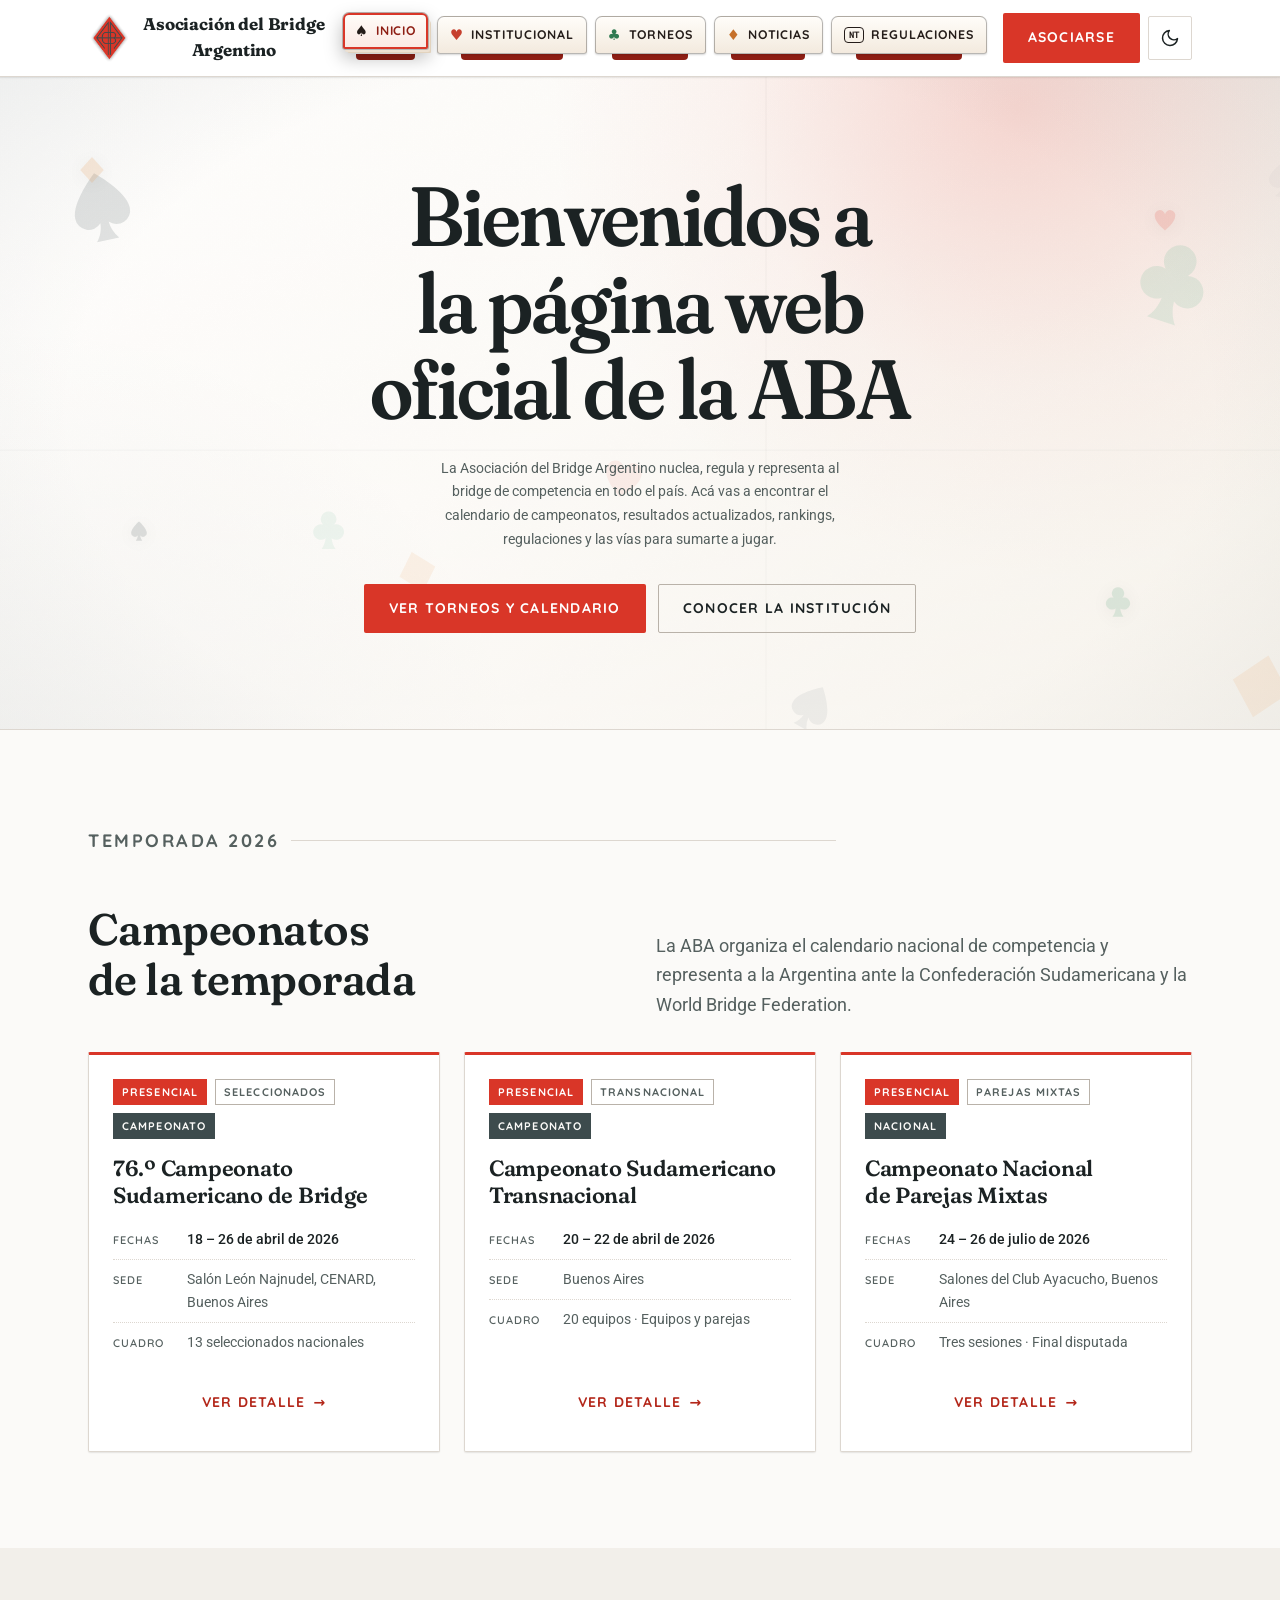
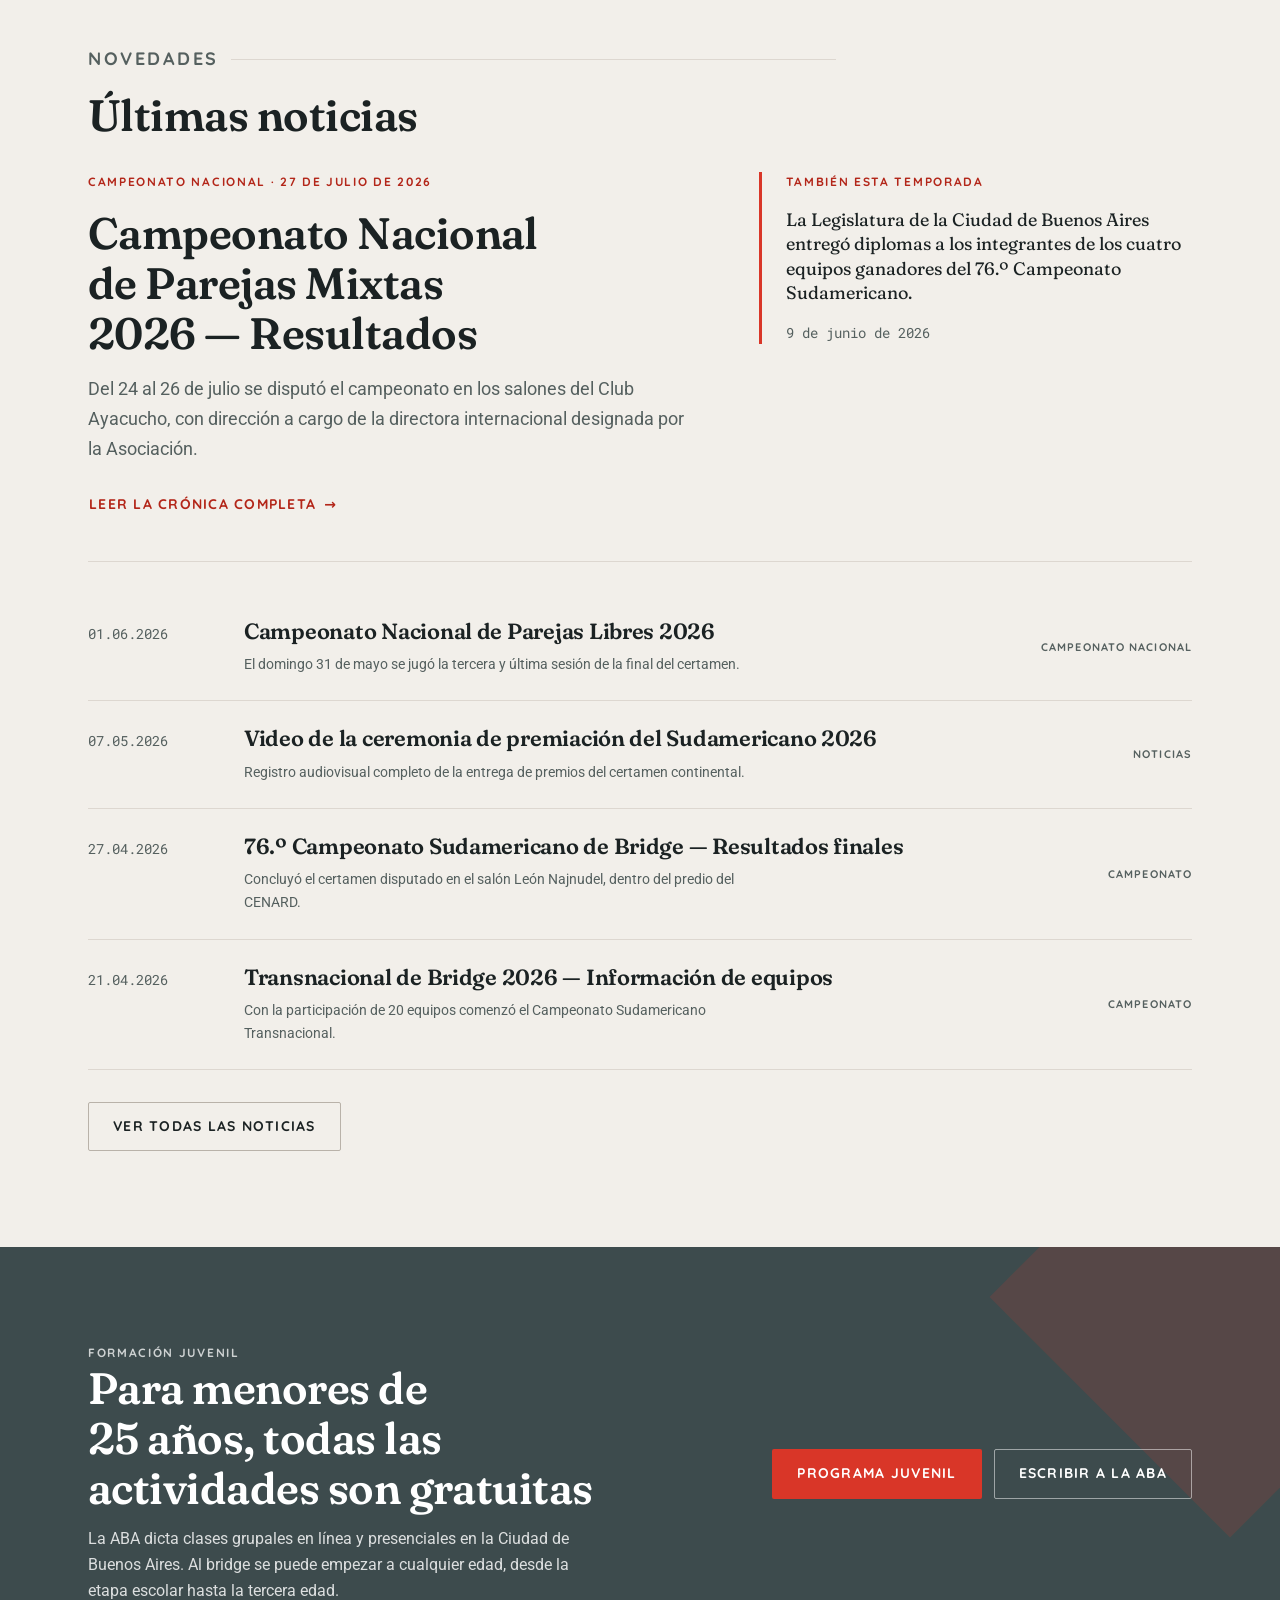
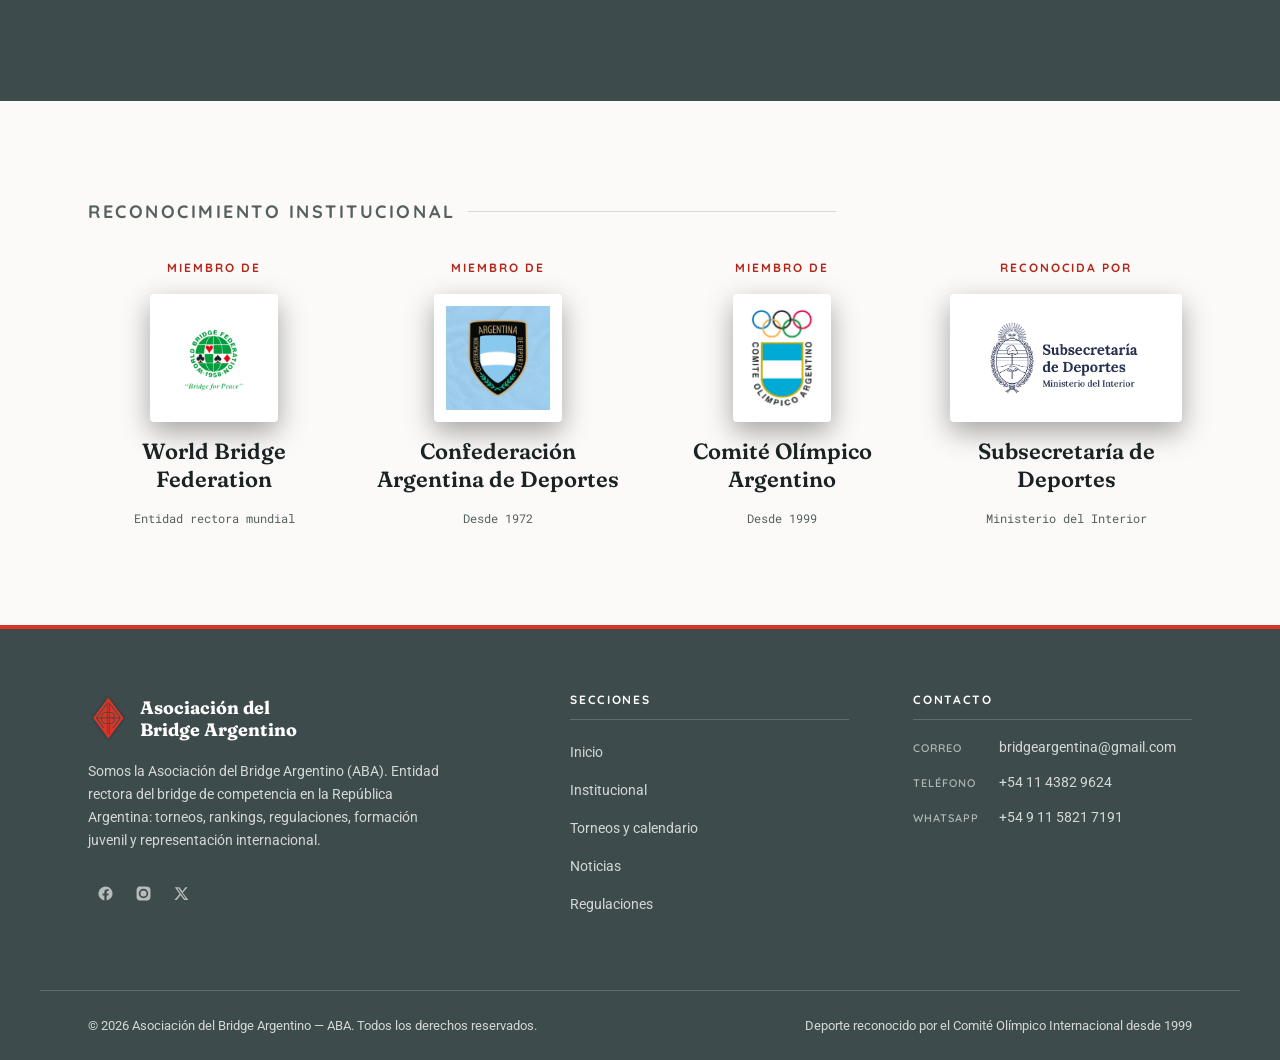
==== commit 4bd9a141: "Agregar meta tags Open Graph y Twitter Card para vista previa social" ====
--- a/index.html
+++ b/index.html
@@ -5,6 +5,19 @@
 <meta name="viewport" content="width=device-width, initial-scale=1">
 <title>Asociación del Bridge Argentino — ABA</title>
 <meta name="description" content="Entidad rectora del bridge de competencia en la República Argentina desde 1947. Torneos nacionales, calendario, rankings, regulaciones y formación juvenil.">
+<meta property="og:type" content="website">
+<meta property="og:site_name" content="Asociación del Bridge Argentino">
+<meta property="og:locale" content="es_AR">
+<meta property="og:title" content="Asociación del Bridge Argentino — ABA">
+<meta property="og:description" content="Entidad rectora del bridge de competencia en la República Argentina desde 1947. Torneos nacionales, calendario, rankings, regulaciones y formación juvenil.">
+<meta property="og:url" content="https://santimercuri.github.io/aba-sitio-web/">
+<meta property="og:image" content="https://santimercuri.github.io/aba-sitio-web/Media/ABAlogo.png">
+<meta property="og:image:width" content="148">
+<meta property="og:image:height" content="187">
+<meta name="twitter:card" content="summary">
+<meta name="twitter:title" content="Asociación del Bridge Argentino — ABA">
+<meta name="twitter:description" content="Entidad rectora del bridge de competencia en la República Argentina desde 1947. Torneos nacionales, calendario, rankings, regulaciones y formación juvenil.">
+<meta name="twitter:image" content="https://santimercuri.github.io/aba-sitio-web/Media/ABAlogo.png">
 <link rel="icon" href="Media/ABAlogo.png">
 <link rel="stylesheet" href="assets/css/aba.css">
 </head>
--- a/assets/css/aba.css
+++ b/assets/css/aba.css
@@ -372,12 +372,16 @@
   min-height: 44px;
 }
 .brand__mark { width: 42px; height: 53px; flex: none; }
-.brand__text { display: none; text-align: center; }
-@media (min-width: 560px) { .brand__text { display: block; } }
+/* Visible en todos los anchos: en el header móvil hay lugar de sobra
+   una vez que la navegación y el botón "Asociarse" quedan en el menú. */
+.brand__text { display: block; text-align: center; }
 .brand__name {
   font-family: var(--font-display);
-  font-size: 1.06rem; font-weight: 700; line-height: 1.1;
+  font-size: 1.06rem; font-weight: 700; line-height: 1.15;
   letter-spacing: -.01em;
+}
+@media (max-width: 420px) {
+  .brand__name { font-size: .92rem; }
 }
 .brand__tag {
   font-family: var(--font-ui); font-size: .66rem; font-weight: 600;
@@ -428,11 +432,21 @@
   color: #251D1A; text-decoration: none;
   background: linear-gradient(180deg, #FFFDF9 0%, #F3EADE 100%);
   border-radius: 7px 7px 3px 3px;
+  /* El borde ocupa el mismo espacio en los dos temas (box-sizing:
+     border-box); sólo cambia de color, así no hay salto de layout al
+     alternar. En modo claro la carta queda sobre un header claro, con
+     poco contraste propio — el filo oscuro la separa del fondo. */
+  border: 1px solid rgba(20, 20, 20, .3);
   box-shadow: 0 1px 2px rgba(0, 0, 0, .16), inset 0 1px 0 rgba(255, 255, 255, .5);
   transform: translateY(0) rotate(0deg);
   transition: transform var(--dur) var(--ease), box-shadow var(--dur) var(--ease),
-              background-color var(--dur) var(--ease);
-}
+              background-color var(--dur) var(--ease), border-color var(--dur) var(--ease);
+}
+@media (prefers-color-scheme: dark) {
+  .nav__link { border-color: transparent; }
+}
+:root[data-theme="dark"] .nav__link { border-color: transparent; }
+:root[data-theme="light"] .nav__link { border-color: rgba(20, 20, 20, .3); }
 /* Igual que en el índice lateral: palo por pestaña y, agotados los
    cuatro, el resto del vocabulario de la caja de licitación. */
 .nav__link::before {
@@ -602,23 +616,53 @@
 .hero {
   position: relative;
   isolation: isolate;
+  /* Por defecto (modo claro): el mismo fondo generativo, en su variante
+     clara. Ya no se pisan los tokens de color — el hero simplemente
+     hereda el tema activo de la página, como el resto del sitio. */
   background:
-    linear-gradient(180deg, rgba(13,18,19,.35) 0%, rgba(13,18,19,.72) 88%),
-    url('../img/hero-bg.svg') center 30% / cover no-repeat #14191A;
+    linear-gradient(180deg, rgba(255,255,255,.1) 0%, rgba(255,255,255,.55) 88%),
+    url('../img/hero-bg-light.svg') center 30% / cover no-repeat var(--paper);
   background-attachment: scroll;
   border-bottom: 1px solid var(--border);
   overflow: hidden;
-  color: #F2EEE7;
-  /* Colores locales: el hero es siempre oscuro, en ambos temas */
-  --ink: #F7F4EF;
-  --ink-2: rgba(247, 244, 239, .74);
-  --border: rgba(247, 244, 239, .18);
-  --border-strong: rgba(247, 244, 239, .34);
-  --surface: rgba(255, 255, 255, .06);
-  --surface-2: rgba(255, 255, 255, .08);
+  color: var(--ink);
+  text-shadow: none;
 }
 @media (min-width: 1024px) and (prefers-reduced-motion: no-preference) {
   .hero { background-attachment: fixed; }
+}
+/* En pantallas angostas, "cover" sobre un recorte tan vertical agranda
+   tanto la imagen que sólo deja ver una franja angosta del centro —
+   la mayoría de los palos que caen quedan fuera de cuadro. Un tamaño
+   fijo, más cercano al ancho real, muestra buena parte de la
+   composición en vez de un zoom excesivo. */
+@media (max-width: 640px) {
+  .hero { background-size: 150% auto; background-position: center top; }
+}
+
+/* Modo oscuro: fondo generativo oscuro original, con su matiz propio */
+@media (prefers-color-scheme: dark) {
+  .hero {
+    background-image:
+      linear-gradient(180deg, rgba(13,18,19,.35) 0%, rgba(13,18,19,.72) 88%),
+      url('../img/hero-bg.svg');
+    background-color: #14191A;
+    text-shadow: 0 2px 24px rgba(0, 0, 0, .3);
+  }
+}
+:root[data-theme="dark"] .hero {
+  background-image:
+    linear-gradient(180deg, rgba(13,18,19,.35) 0%, rgba(13,18,19,.72) 88%),
+    url('../img/hero-bg.svg');
+  background-color: #14191A;
+  text-shadow: 0 2px 24px rgba(0, 0, 0, .3);
+}
+:root[data-theme="light"] .hero {
+  background-image:
+    linear-gradient(180deg, rgba(255,255,255,.1) 0%, rgba(255,255,255,.55) 88%),
+    url('../img/hero-bg-light.svg');
+  background-color: var(--paper);
+  text-shadow: none;
 }
 
 /* Palos ambiente: motivo de marca en deriva lenta, apagado si se pide menos movimiento */
@@ -630,7 +674,7 @@
 }
 /* Un color por palo, mismo trazo: diamante naranja, pica gris, corazón rojo, trébol verde */
 .hero__motes .m1 { width: 30px; top: 12%;  left: 6%;  color: #D97F2E; animation: drift-a 15s ease-in-out infinite; }
-.hero__motes .m2 { width: 22px; top: 68%;  left: 10%; color: #E7E1D6; animation: drift-b 19s ease-in-out infinite; animation-delay: -4s; }
+.hero__motes .m2 { width: 22px; top: 68%;  left: 10%; color: var(--aba-slate); animation: drift-b 19s ease-in-out infinite; animation-delay: -4s; }
 .hero__motes .m3 { width: 26px; top: 20%;  left: 90%; color: var(--aba-red); animation: drift-a 17s ease-in-out infinite; animation-delay: -9s; }
 .hero__motes .m4 { width: 34px; top: 78%;  left: 86%; color: #3F8F63; animation: drift-b 21s ease-in-out infinite; animation-delay: -6s; }
 
@@ -645,7 +689,11 @@
 @media (prefers-reduced-motion: reduce) {
   .hero__motes .m1, .hero__motes .m2, .hero__motes .m3, .hero__motes .m4 { animation: none; }
 }
-@media (max-width: 640px) { .hero__motes { display: none; } }
+/* Antes se ocultaban en móvil; ahora quedan, son la señal de movimiento
+   más confiable ahí, ya que no dependen del recorte del fondo generado. */
+@media (max-width: 420px) {
+  .hero__motes .m3, .hero__motes .m4 { display: none; } /* dos alcanzan en pantallas muy angostas */
+}
 
 .hero__grid {
   position: relative;
@@ -668,13 +716,13 @@
 .hero .btn-row { justify-content: center; }
 
 .hero h1 {
-  color: #fff;
+  color: var(--ink);
   font-size: var(--fs-5xl);
   font-weight: 600;
   letter-spacing: -.022em;
   line-height: 1.03;
   margin-bottom: var(--space-5);
-  text-shadow: 0 2px 24px rgba(0,0,0,.3);
+  text-shadow: inherit; /* la sombra sólo se activa en modo oscuro, ver regla de .hero */
 }
 .hero h1 em {
   font-style: italic;
@@ -1190,16 +1238,40 @@
 .affil {
   position: relative;
   isolation: isolate;
+  /* Por defecto (modo claro): igual criterio que el hero — hereda los
+     tokens del tema activo en vez de forzar siempre el tratamiento
+     oscuro. */
   background:
-    linear-gradient(180deg, rgba(13,18,19,.82) 0%, rgba(19,26,27,.9) 100%),
-    url('../img/hero-bg.svg') center 78% / cover no-repeat #14191A;
-  color: #F2EEE7;
-  --ink: #F7F4EF;
-  --ink-2: rgba(247, 244, 239, .72);
-  --border: rgba(247, 244, 239, .16);
+    linear-gradient(180deg, rgba(255,255,255,.75) 0%, rgba(251,250,248,.9) 100%),
+    url('../img/hero-bg-light.svg') center 78% / cover no-repeat var(--paper);
+  color: var(--ink);
 }
 @media (min-width: 1024px) and (prefers-reduced-motion: no-preference) {
   .affil { background-attachment: fixed; }
+}
+@media (max-width: 640px) {
+  .affil { background-size: 150% auto; background-position: center top; }
+}
+
+@media (prefers-color-scheme: dark) {
+  .affil {
+    background-image:
+      linear-gradient(180deg, rgba(13,18,19,.82) 0%, rgba(19,26,27,.9) 100%),
+      url('../img/hero-bg.svg');
+    background-color: #14191A;
+  }
+}
+:root[data-theme="dark"] .affil {
+  background-image:
+    linear-gradient(180deg, rgba(13,18,19,.82) 0%, rgba(19,26,27,.9) 100%),
+    url('../img/hero-bg.svg');
+  background-color: #14191A;
+}
+:root[data-theme="light"] .affil {
+  background-image:
+    linear-gradient(180deg, rgba(255,255,255,.75) 0%, rgba(251,250,248,.9) 100%),
+    url('../img/hero-bg-light.svg');
+  background-color: var(--paper);
 }
 
 .affil__list {
@@ -1243,7 +1315,7 @@
 }
 .affil__name {
   font-family: var(--font-display); font-size: var(--fs-xl); font-weight: 600;
-  color: #fff; line-height: 1.25;
+  color: var(--ink); line-height: 1.25;
   text-decoration: underline; text-decoration-color: transparent; text-underline-offset: .22em;
   transition: text-decoration-color var(--dur) var(--ease), color var(--dur) var(--ease);
 }
